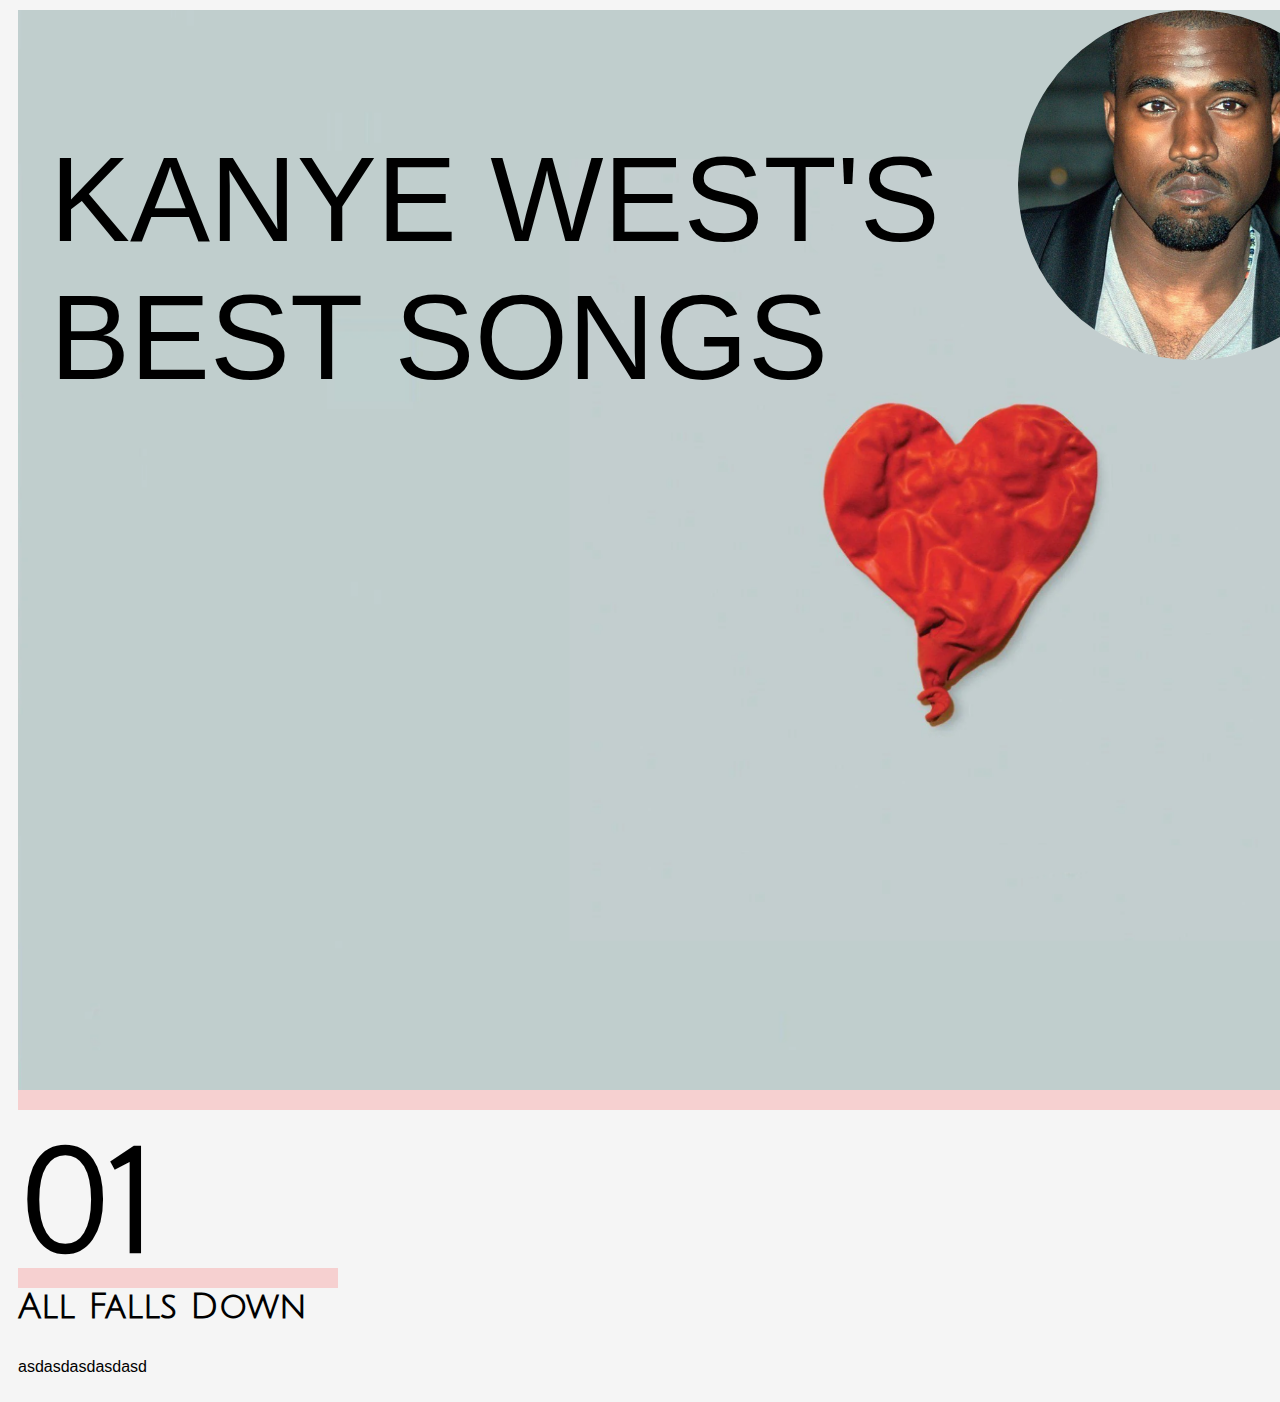
==== index.html @ e02d3823 "formatted the talk grid, separator for talk grid" ====
<!-- Website by Kevin Huang about best hits from Kanye-->
<!DOCTYPE html>
<html lang="en">
<head>
    <meta charset="UTF-8">
    <meta http-equiv="X-UA-Compatible" content="IE=edge">
    <meta name="viewport" content="width=device-width, initial-scale=1.0">
    <link href="https://fonts.googleapis.com/css?family=Julius+Sans+One:regular" rel="stylesheet" />
    <title>Document</title>
    <link rel="stylesheet" href="style/bg.css">
</head>
<body>
    <div class="hero-grid">
        <div class="border-image"></div>
        <div class="hero-image"></div>
        <div class="hero-title"><p>KANYE WEST'S <br>BEST SONGS</p></div>
    <hr>
    <div class="blend"></div>
    </div>
    <div class="talk-grid">
        <!-- first song number and title-->
           <div><h2>01</h2><div class="text-separator"></div>
           <div><h3>All Falls Down</h3></div>
           <div><p>asdasdasdasdasd</p></div>
        <!-- information -->
        </div>
           
           
    </div>
</body>
</html>
---- style/bg.css ----
@import url(https://fonts.googleapis.com/css?family=Julius+Sans+One:regular);
.hero-grid {
    display: grid;
    grid-template-columns:  1fr 1fr ;
    margin: 10px;
}

.talk-grid {
    display: grid;
    grid-template-columns: 1fr 1fr;
    margin:10px;
}
/* background colour */
body{
    background-color: rgb(245, 245, 245);
}
.hero-image {
    grid-area: 1 / 1 / 1 / 2;
    background-position: center;
    background-image: url("../images/8081.png");
    background-repeat: no-repeat;
    background-size: cover;
    height: 1080px;
    width:1920px;
}

.hero-title {
    align-content:start;
    text-align:left;
    position: absolute;
    font-size: 120px;
    font-family: "Julius Sans One";
    left:50px;

}
.border-image {
    grid-area: 1 / 1 / 1 / 2;
    background-position: center;
    background-image: url("../images/mrwest.PNG");
    background-repeat: no-repeat;
    background-size: cover;
    z-index: 1;
    border-radius: 100%;
    height:350px;
    width:350px;
    position:relative;
    left:1000px;
    
}
.blend {
    height: 20px;
    width: 1920px;
    background-color: rgb(246, 208, 208);
  }

/* separator for hero grid and text grixd */
  .separator {
    position: relative;
    padding-bottom: 1.5rem;
    margin-bottom: 15px;
}
/* the numbering of each song font */
h2 {
    font-size: 144px;
    line-height: 9rem;
    margin-top: calc(-0.25em);
    font-family: "Julius Sans One";
    position:relative;
    top:50px;
}
/* font info for song title */
h3 {
    font-size: 35px;
    line-height: 2rem;
    font-family: "Julius Sans One";
    margin-top: calc(.1em);
}

.text-separator {
    height: 20px;
    width: 320px;
    background-color: rgb(246, 208, 208);
    margin-top: calc(-5em);

}

p{
    display: block;
    margin-block-start: 1em;
    margin-block-end: 1em;
    margin-inline-start: 0px;
    margin-inline-end: 0px;
    font-family: Arial, Helvetica, sans-serif;
    font-style: rgb(9, 31, 41);
}
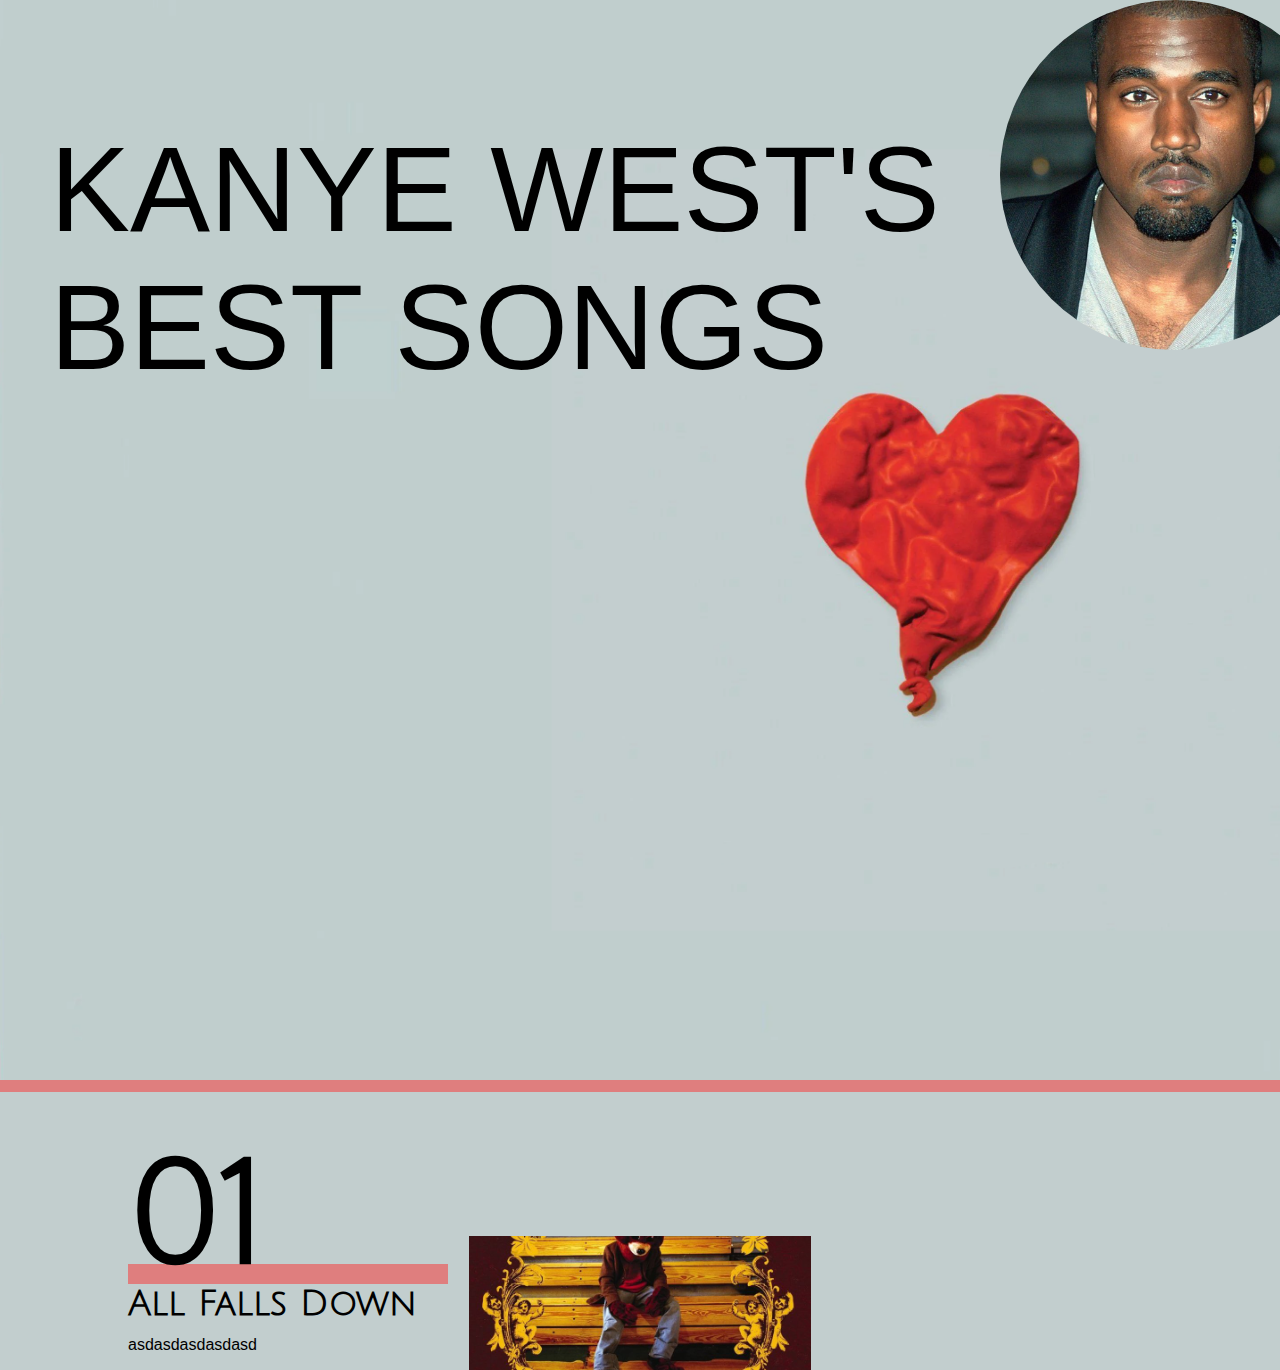
==== commit 5bc3daf7: "removedthe tiny gap in the hero image + image" ====
--- a/index.html
+++ b/index.html
@@ -1,6 +1,7 @@
 <!-- Website by Kevin Huang about best hits from Kanye-->
 <!DOCTYPE html>
 <html lang="en">
+
 <head>
     <meta charset="UTF-8">
     <meta http-equiv="X-UA-Compatible" content="IE=edge">
@@ -9,23 +10,37 @@
     <title>Document</title>
     <link rel="stylesheet" href="style/bg.css">
 </head>
+
 <body>
     <div class="hero-grid">
         <div class="border-image"></div>
         <div class="hero-image"></div>
-        <div class="hero-title"><p>KANYE WEST'S <br>BEST SONGS</p></div>
-    <hr>
+        <div class="hero-title">
+            <p>KANYE WEST'S <br>BEST SONGS</p>
+        </div>
+    </div>
     <div class="blend"></div>
+    <div class="talk">
+        <div class="talk-grid">
+            <!-- first song number and title-->
+            <!-- text separator -->
+            <div>
+                <h2>01</h2>
+                <div class="text-separator"></div>
+                <!-- song title -->
+                <div>
+                    <h3>All Falls Down</h3>
+                </div>
+                <!-- review -->
+                <div>
+                    <p>asdasdasdasdasd</p>
+                </div>
+                <!-- image -->
+            </div>
+            <div class="college-dropout"></div>
+        </div>
     </div>
-    <div class="talk-grid">
-        <!-- first song number and title-->
-           <div><h2>01</h2><div class="text-separator"></div>
-           <div><h3>All Falls Down</h3></div>
-           <div><p>asdasdasdasdasd</p></div>
-        <!-- information -->
-        </div>
-           
-           
-    </div>
+
 </body>
+
 </html>--- a/style/bg.css
+++ b/style/bg.css
@@ -1,18 +1,23 @@
 @import url(https://fonts.googleapis.com/css?family=Julius+Sans+One:regular);
+*{margin:0}
 .hero-grid {
     display: grid;
     grid-template-columns:  1fr 1fr ;
-    margin: 10px;
+    margin: auto;
 }
 
 .talk-grid {
+    padding-top:80px;
     display: grid;
-    grid-template-columns: 1fr 1fr;
-    margin:10px;
+    grid-template-columns: 1fr 1fr 1fr;
+    margin:auto;
+    margin-top:auto;
+    margin-bottom: auto;
+
 }
 /* background colour */
 body{
-    background-color: rgb(245, 245, 245);
+    background-color: rgb(194,206,206);
 }
 .hero-image {
     grid-area: 1 / 1 / 1 / 2;
@@ -50,7 +55,9 @@
 .blend {
     height: 20px;
     width: 1920px;
-    background-color: rgb(246, 208, 208);
+    background-color: rgb(223, 126, 126);
+    z-index: 1;
+    margin-top: calc(-.5em);
   }
 
 /* separator for hero grid and text grixd */
@@ -66,7 +73,7 @@
     margin-top: calc(-0.25em);
     font-family: "Julius Sans One";
     position:relative;
-    top:50px;
+    top:-55px;
 }
 /* font info for song title */
 h3 {
@@ -79,7 +86,7 @@
 .text-separator {
     height: 20px;
     width: 320px;
-    background-color: rgb(246, 208, 208);
+    background-color: rgb(223, 126, 126);
     margin-top: calc(-5em);
 
 }
@@ -92,4 +99,21 @@
     margin-inline-end: 0px;
     font-family: Arial, Helvetica, sans-serif;
     font-style: rgb(9, 31, 41);
+}
+
+.talk{
+    width:80%;
+    margin:auto;
+    margin-top: 5%;
+}
+
+.college-dropout {
+    background-position: center;
+    background-image: url("../images/the-college-dropout-kanye-west-medium-standard.png");
+    background-repeat: no-repeat;
+    background-size: cover;
+    height:100%;
+    width:100%;
+    position:relative;
+    align-content: center;
 }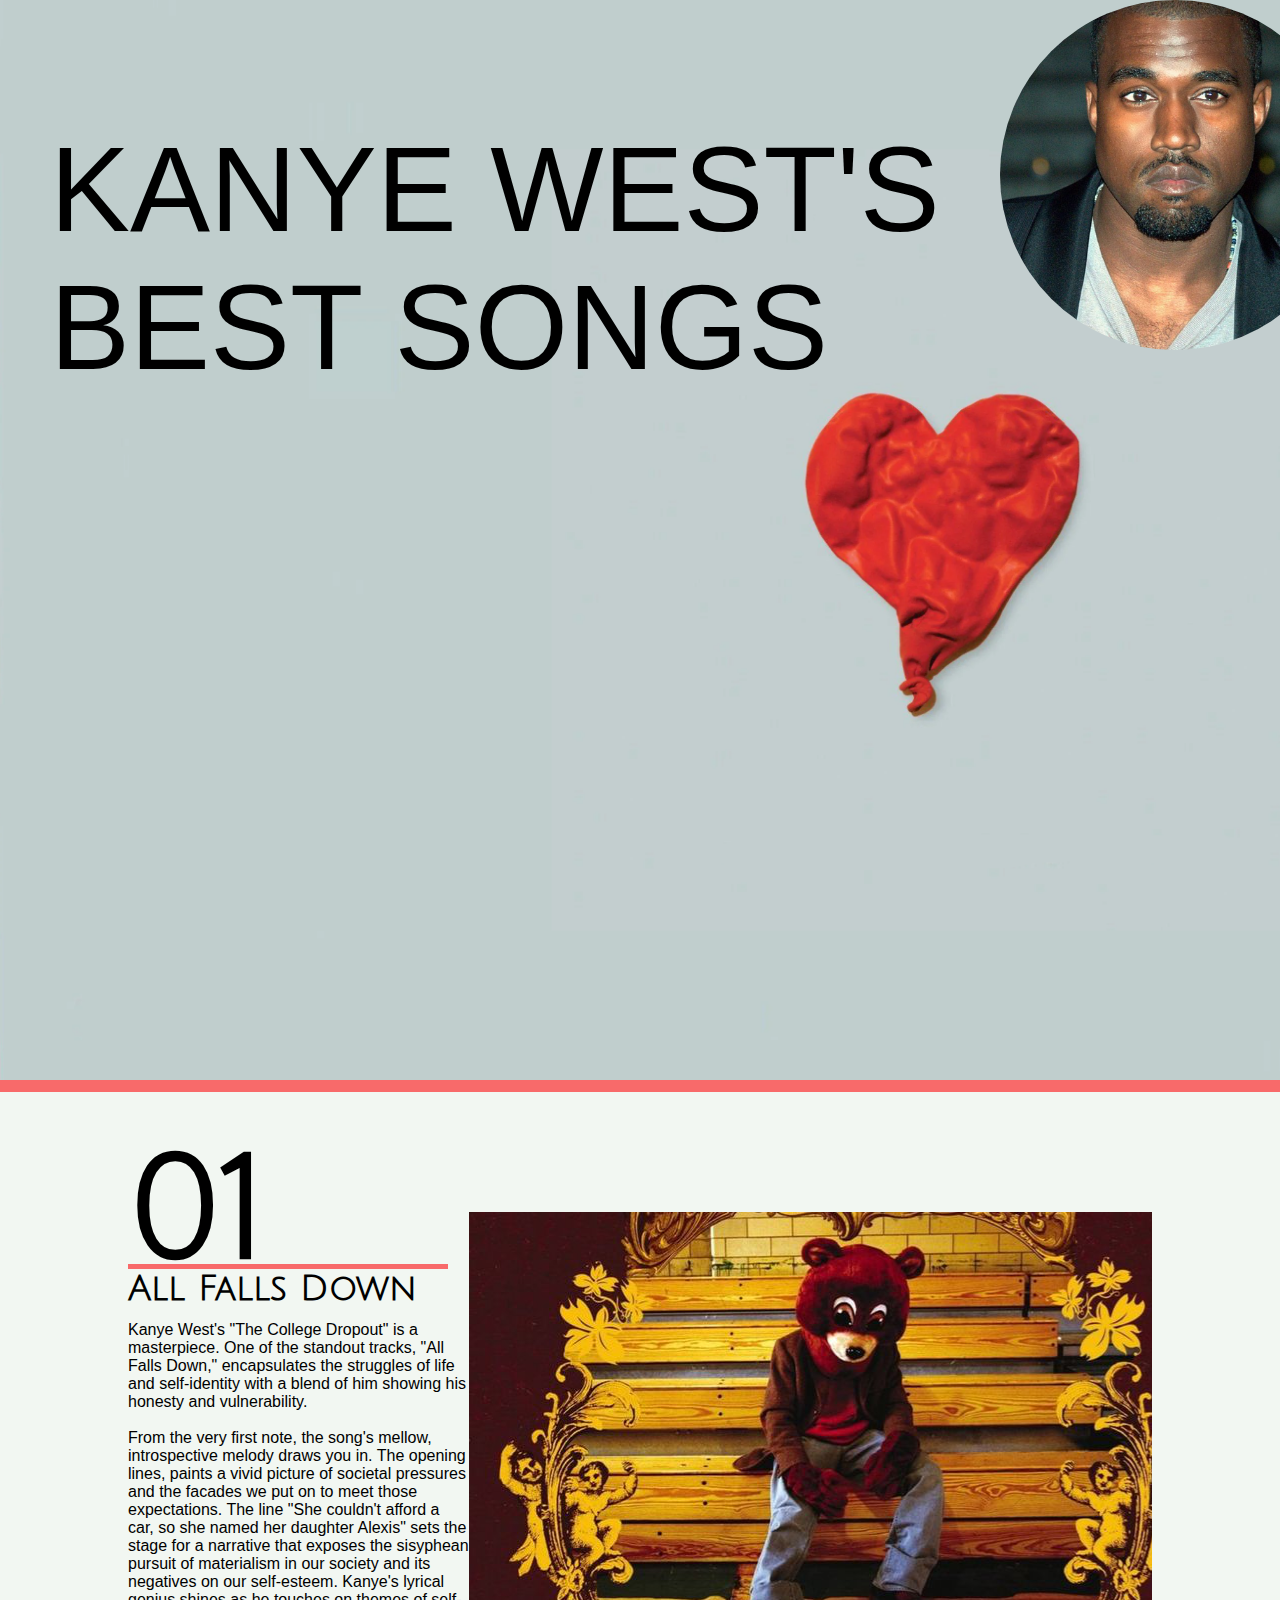
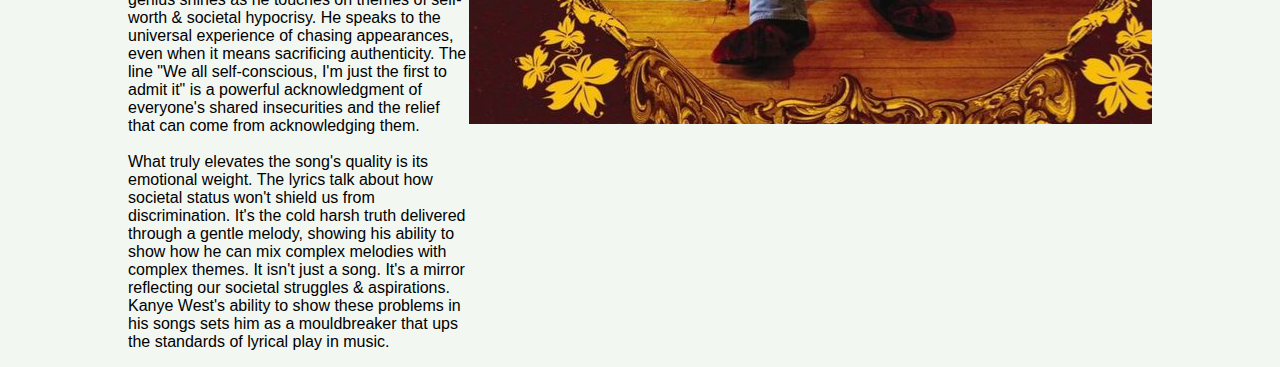
==== commit 18008e0e: "wrote review and fixed image" ====
--- a/index.html
+++ b/index.html
@@ -23,7 +23,6 @@
     <div class="talk">
         <div class="talk-grid">
             <!-- first song number and title-->
-            <!-- text separator -->
             <div>
                 <h2>01</h2>
                 <div class="text-separator"></div>
@@ -33,7 +32,15 @@
                 </div>
                 <!-- review -->
                 <div>
-                    <p>asdasdasdasdasd</p>
+                    <p>Kanye West's "The College Dropout" is a masterpiece. One of the standout tracks, "All Falls Down," encapsulates the struggles of life and self-identity with a blend of  him showing his honesty and vulnerability.<br><br>
+
+                        From the very first note, the song's mellow, introspective melody draws you in. The opening lines, paints a vivid picture of societal pressures and the facades we put on to meet those expectations. The line "She couldn't afford a car, so she named her daughter Alexis" sets the stage for a narrative that exposes the sisyphean pursuit of materialism in our society and its negatives on our self-esteem.
+                        
+                        Kanye's lyrical genius shines as he touches on themes of self-worth & societal hypocrisy. He speaks to the universal experience of chasing appearances, even when it means sacrificing authenticity. The line "We all self-conscious, I'm just the first to admit it" is a powerful acknowledgment of everyone's shared insecurities and the relief that can come from acknowledging them.<br><br>
+                        
+                        What truly elevates the song's quality is its emotional weight. The lyrics talk about how societal status won't shield us from discrimination. It's the cold harsh truth delivered through a gentle melody, showing his ability to show how he can mix complex melodies with complex themes.
+                        
+                        It isn't just a song. It's a mirror reflecting our societal struggles & aspirations. Kanye West's ability to show these problems in his songs sets him as a mouldbreaker that ups the standards of lyrical play in music.</p>
                 </div>
                 <!-- image -->
             </div>
--- a/style/bg.css
+++ b/style/bg.css
@@ -1,24 +1,30 @@
 @import url(https://fonts.googleapis.com/css?family=Julius+Sans+One:regular);
-*{margin:0}
+
+* {
+    margin: 0
+}
+
 .hero-grid {
     display: grid;
-    grid-template-columns:  1fr 1fr ;
+    grid-template-columns: 1fr 1fr;
     margin: auto;
 }
 
 .talk-grid {
-    padding-top:80px;
+    padding-top: 80px;
     display: grid;
     grid-template-columns: 1fr 1fr 1fr;
-    margin:auto;
-    margin-top:auto;
+    margin: auto;
+    margin-top: auto;
     margin-bottom: auto;
 
 }
+
 /* background colour */
-body{
-    background-color: rgb(194,206,206);
+body {
+    background-color: rgb(242, 247, 242);
 }
+
 .hero-image {
     grid-area: 1 / 1 / 1 / 2;
     background-position: center;
@@ -26,18 +32,19 @@
     background-repeat: no-repeat;
     background-size: cover;
     height: 1080px;
-    width:1920px;
+    width: 1920px;
 }
 
 .hero-title {
-    align-content:start;
-    text-align:left;
+    align-content: start;
+    text-align: left;
     position: absolute;
     font-size: 120px;
     font-family: "Julius Sans One";
-    left:50px;
+    left: 50px;
 
 }
+
 .border-image {
     grid-area: 1 / 1 / 1 / 2;
     background-position: center;
@@ -46,35 +53,34 @@
     background-size: cover;
     z-index: 1;
     border-radius: 100%;
-    height:350px;
-    width:350px;
-    position:relative;
-    left:1000px;
-    
+    height: 350px;
+    width: 350px;
+    position: relative;
+    left: 1000px;
+
 }
+
 .blend {
     height: 20px;
     width: 1920px;
-    background-color: rgb(223, 126, 126);
+    background-color: rgb(248, 106, 106);
     z-index: 1;
     margin-top: calc(-.5em);
-  }
+}
 
-/* separator for hero grid and text grixd */
-  .separator {
-    position: relative;
-    padding-bottom: 1.5rem;
-    margin-bottom: 15px;
-}
+
+
+
 /* the numbering of each song font */
 h2 {
     font-size: 144px;
     line-height: 9rem;
     margin-top: calc(-0.25em);
     font-family: "Julius Sans One";
-    position:relative;
-    top:-55px;
+    position: relative;
+    top: -60px;
 }
+
 /* font info for song title */
 h3 {
     font-size: 35px;
@@ -84,14 +90,14 @@
 }
 
 .text-separator {
-    height: 20px;
+    height: 5px;
     width: 320px;
-    background-color: rgb(223, 126, 126);
+    background-color: rgb(248, 106, 106);
     margin-top: calc(-5em);
 
 }
 
-p{
+p {
     display: block;
     margin-block-start: 1em;
     margin-block-end: 1em;
@@ -101,19 +107,20 @@
     font-style: rgb(9, 31, 41);
 }
 
-.talk{
-    width:80%;
-    margin:auto;
+.talk {
+    width: 80%;
+    margin: auto;
     margin-top: 5%;
 }
 
 .college-dropout {
-    background-position: center;
+    grid-column: 2 / span 2;
     background-image: url("../images/the-college-dropout-kanye-west-medium-standard.png");
+    height: 100%;
+    width: 100%;
+    position: relative;
+    margin-top: -1.5em;
     background-repeat: no-repeat;
-    background-size: cover;
-    height:100%;
-    width:100%;
-    position:relative;
-    align-content: center;
+
+   
 }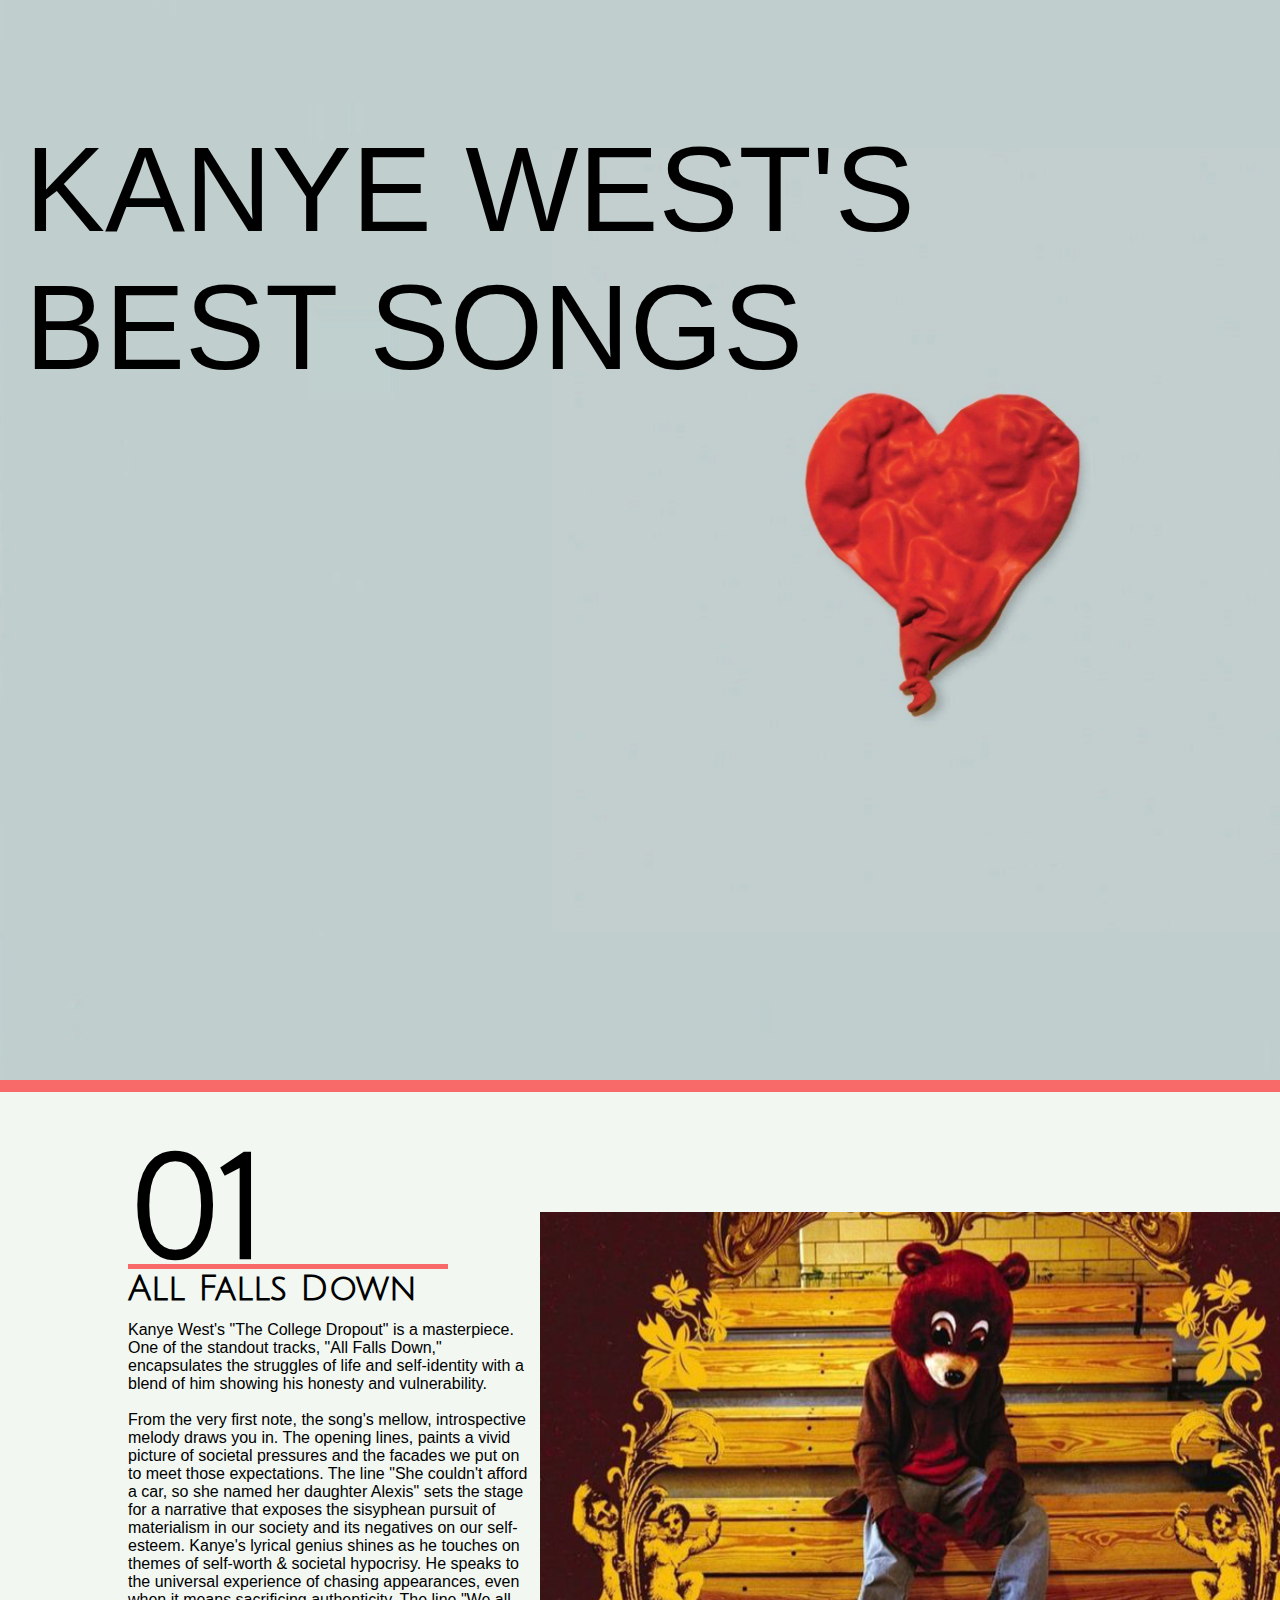
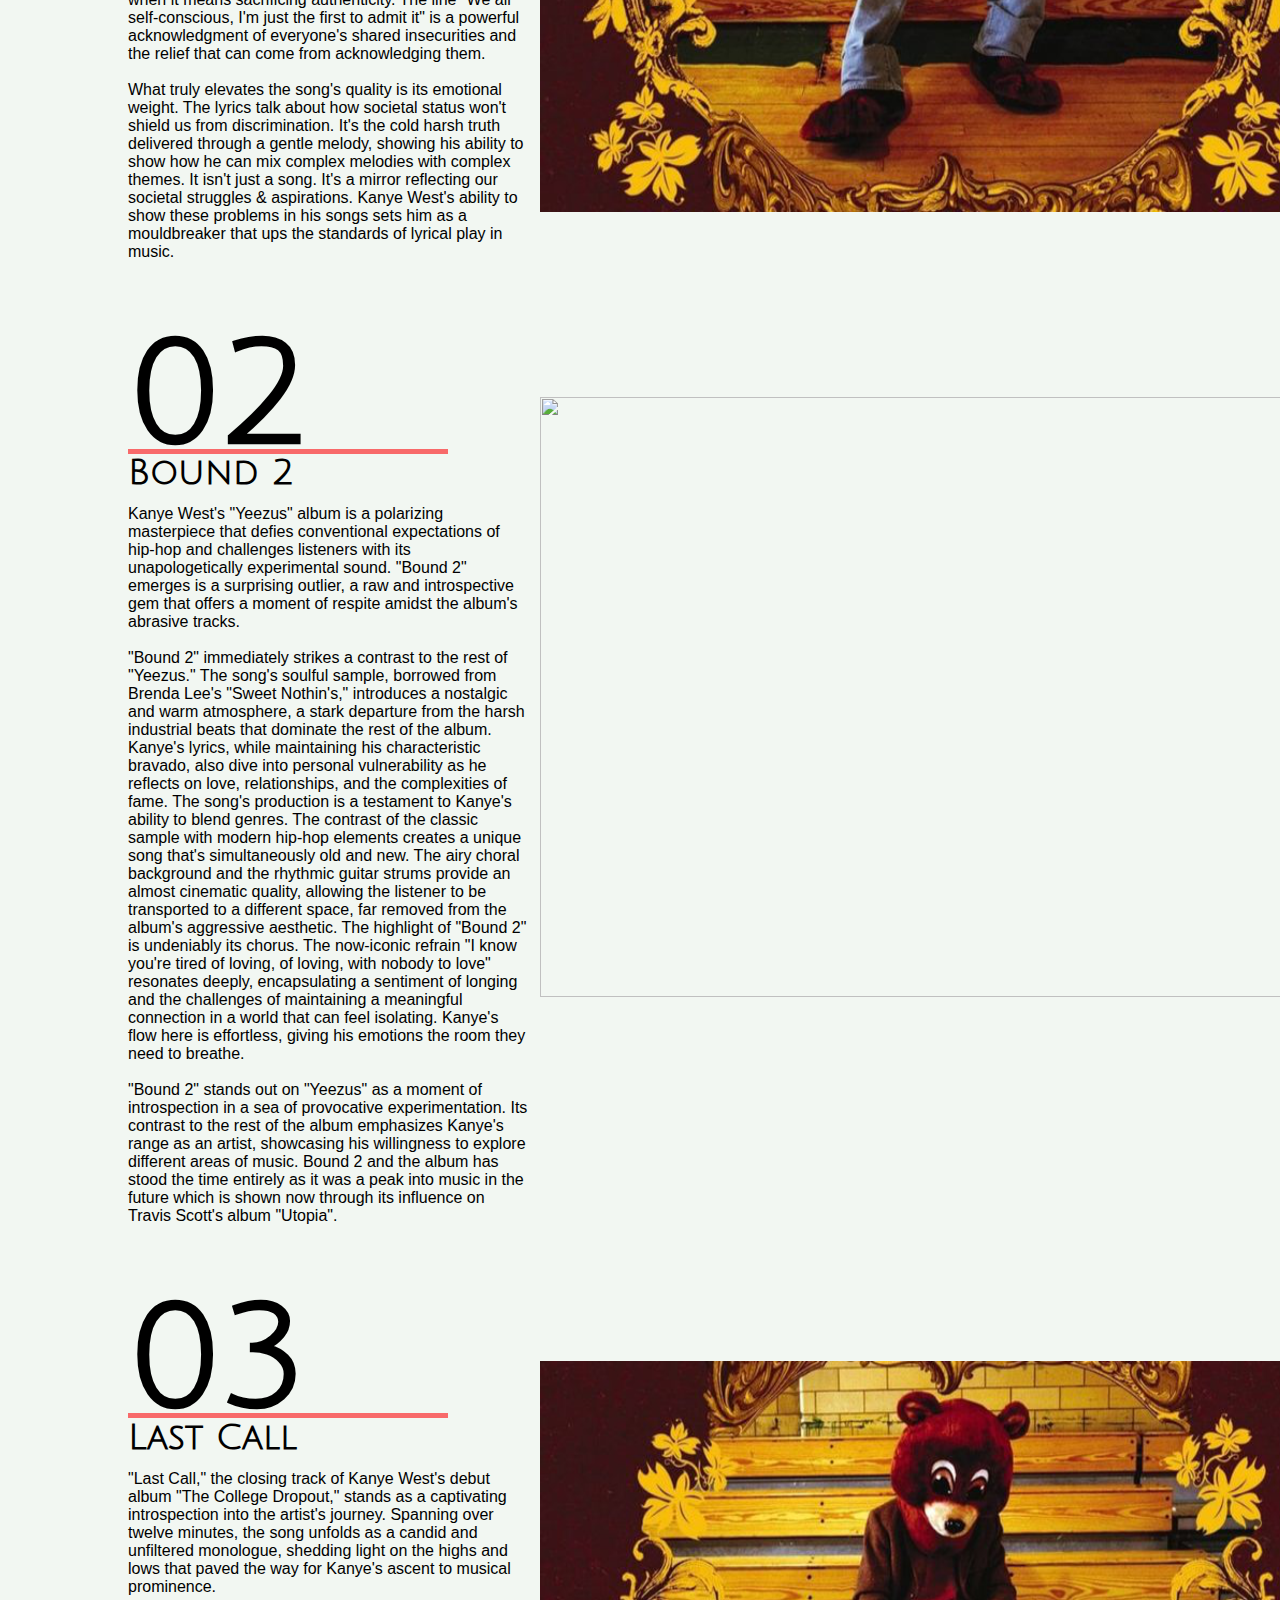
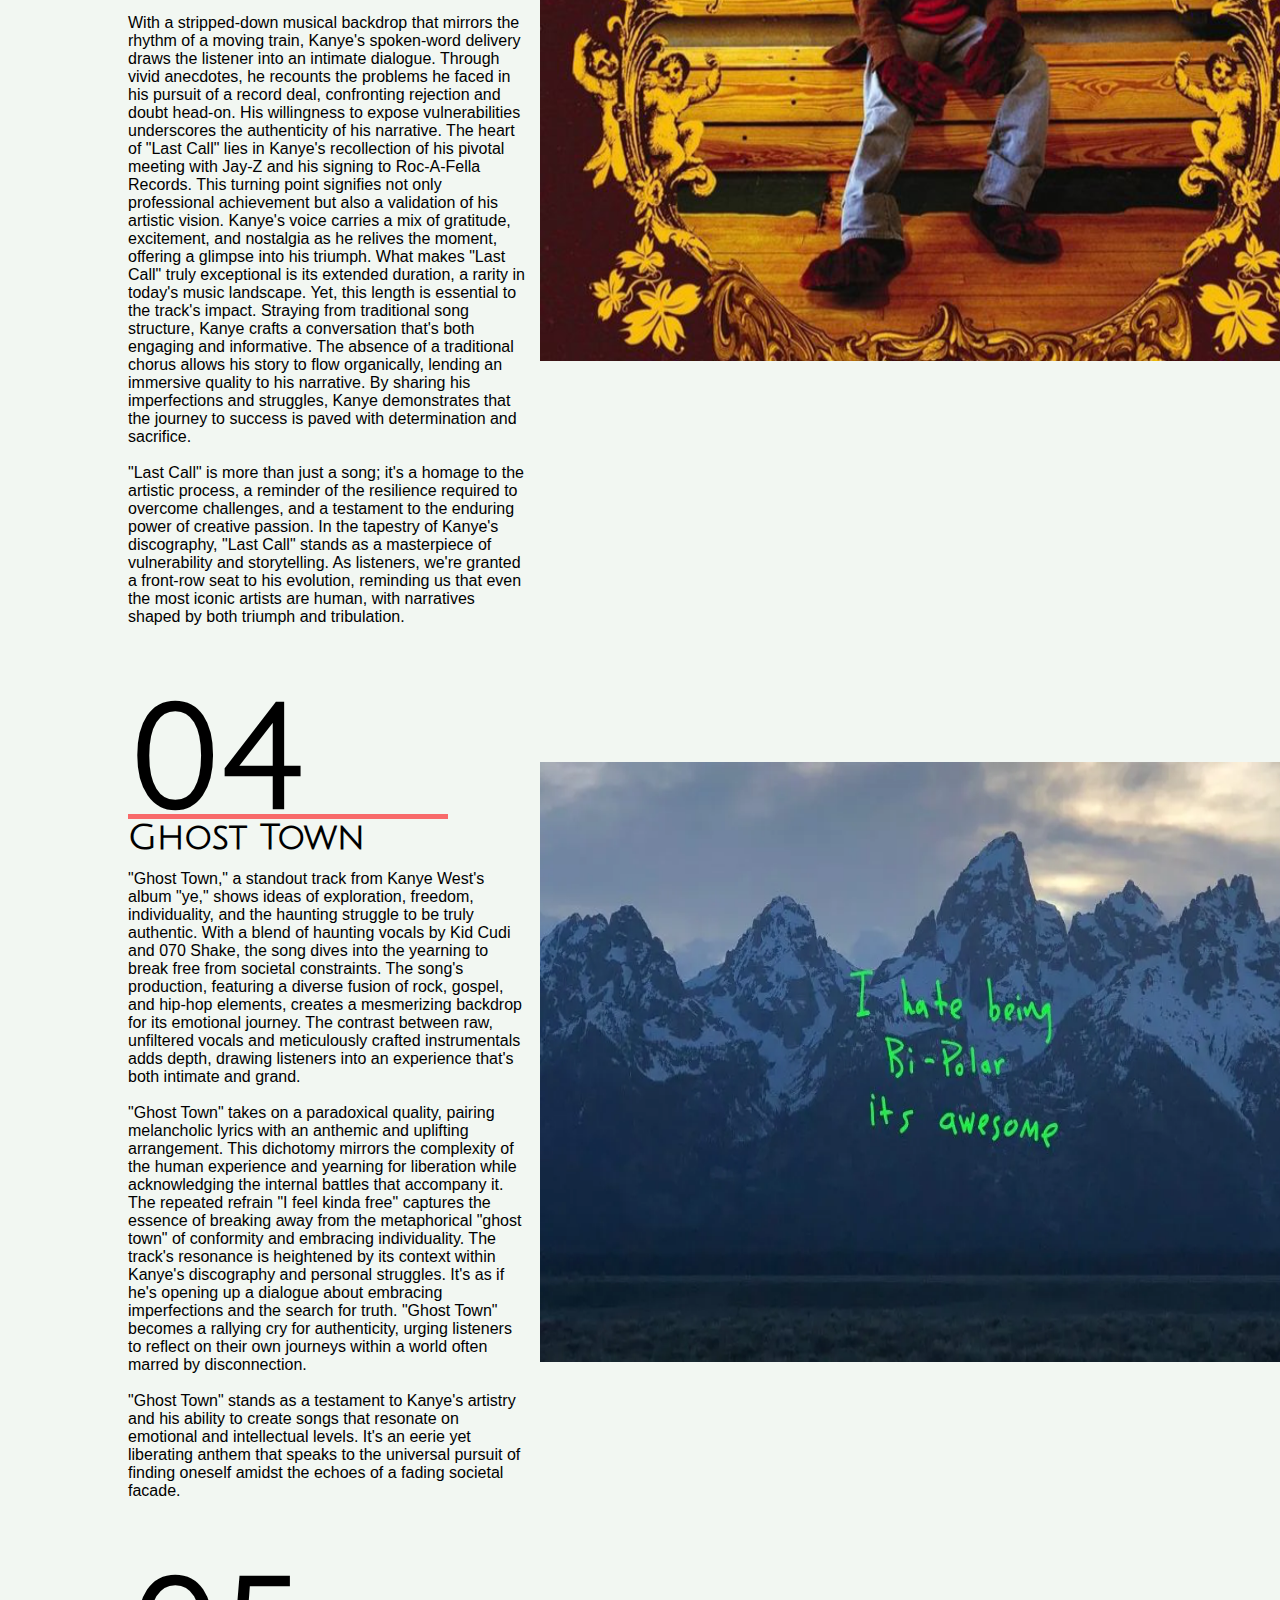
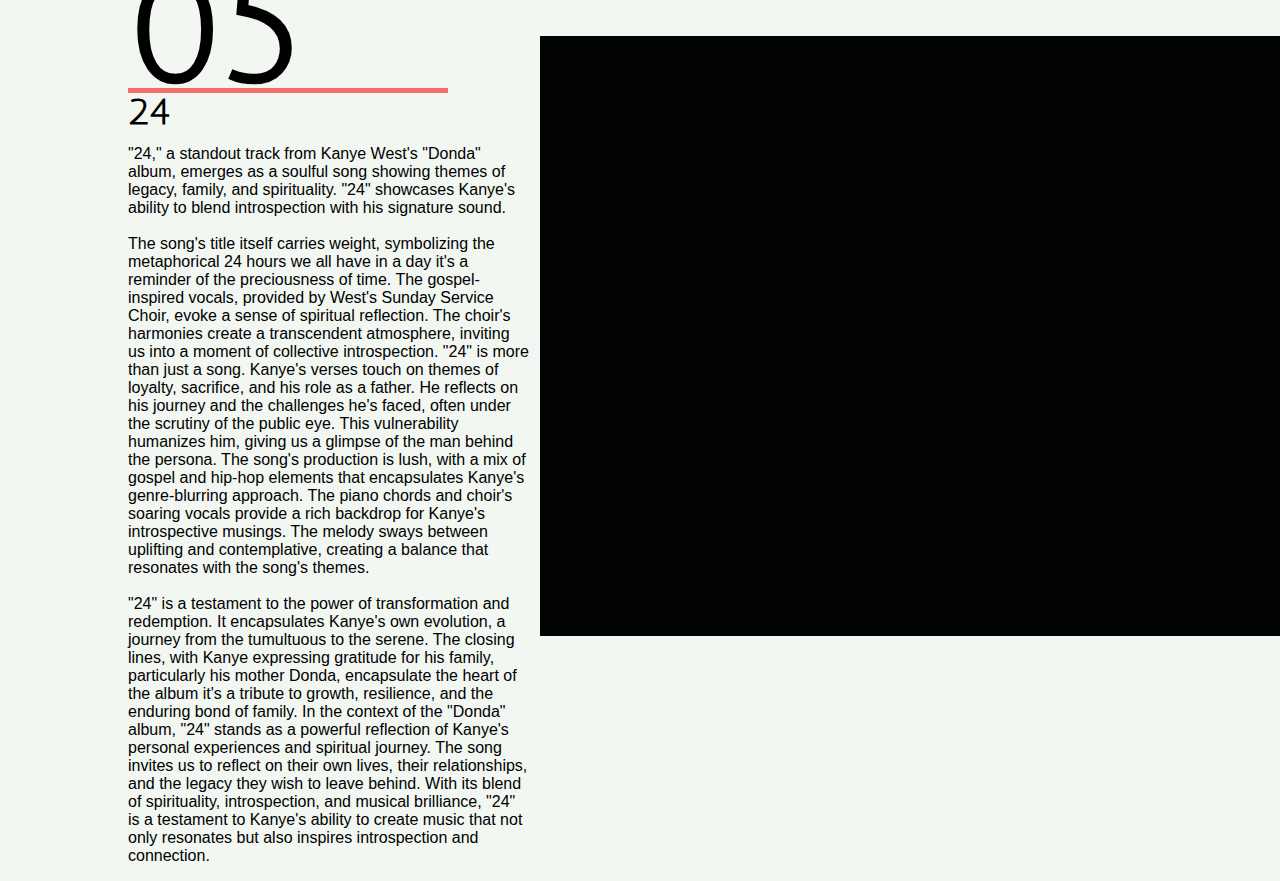
==== commit 78fde64a: "added imgs, reviews, and formatting" ====
--- a/index.html
+++ b/index.html
@@ -13,11 +13,14 @@
 
 <body>
     <div class="hero-grid">
-        <div class="border-image"></div>
+        <div class="border-image"></div>      
         <div class="hero-image"></div>
         <div class="hero-title">
             <p>KANYE WEST'S <br>BEST SONGS</p>
         </div>
+
+
+
     </div>
     <div class="blend"></div>
     <div class="talk">
@@ -32,19 +35,222 @@
                 </div>
                 <!-- review -->
                 <div>
-                    <p>Kanye West's "The College Dropout" is a masterpiece. One of the standout tracks, "All Falls Down," encapsulates the struggles of life and self-identity with a blend of  him showing his honesty and vulnerability.<br><br>
-
-                        From the very first note, the song's mellow, introspective melody draws you in. The opening lines, paints a vivid picture of societal pressures and the facades we put on to meet those expectations. The line "She couldn't afford a car, so she named her daughter Alexis" sets the stage for a narrative that exposes the sisyphean pursuit of materialism in our society and its negatives on our self-esteem.
-                        
-                        Kanye's lyrical genius shines as he touches on themes of self-worth & societal hypocrisy. He speaks to the universal experience of chasing appearances, even when it means sacrificing authenticity. The line "We all self-conscious, I'm just the first to admit it" is a powerful acknowledgment of everyone's shared insecurities and the relief that can come from acknowledging them.<br><br>
-                        
-                        What truly elevates the song's quality is its emotional weight. The lyrics talk about how societal status won't shield us from discrimination. It's the cold harsh truth delivered through a gentle melody, showing his ability to show how he can mix complex melodies with complex themes.
-                        
-                        It isn't just a song. It's a mirror reflecting our societal struggles & aspirations. Kanye West's ability to show these problems in his songs sets him as a mouldbreaker that ups the standards of lyrical play in music.</p>
-                </div>
-                <!-- image -->
-            </div>
-            <div class="college-dropout"></div>
+                    <p>Kanye West's "The College Dropout" is a masterpiece. One of the standout tracks, "All Falls
+                        Down," encapsulates the struggles of life and self-identity with a blend of him showing his
+                        honesty and vulnerability.<br><br>
+
+                        From the very first note, the song's mellow, introspective melody draws you in. The opening
+                        lines, paints a vivid picture of societal pressures and the facades we put on to meet those
+                        expectations. The line "She couldn't afford a car, so she named her daughter Alexis" sets the
+                        stage for a narrative that exposes the sisyphean pursuit of materialism in our society and its
+                        negatives on our self-esteem.
+
+                        Kanye's lyrical genius shines as he touches on themes of self-worth & societal hypocrisy. He
+                        speaks to the universal experience of chasing appearances, even when it means sacrificing
+                        authenticity. The line "We all self-conscious, I'm just the first to admit it" is a powerful
+                        acknowledgment of everyone's shared insecurities and the relief that can come from acknowledging
+                        them.<br><br>
+
+                        What truly elevates the song's quality is its emotional weight. The lyrics talk about how
+                        societal status won't shield us from discrimination. It's the cold harsh truth delivered through
+                        a gentle melody, showing his ability to show how he can mix complex melodies with complex
+                        themes.
+
+                        It isn't just a song. It's a mirror reflecting our societal struggles & aspirations. Kanye
+                        West's ability to show these problems in his songs sets him as a mouldbreaker that ups the
+                        standards of lyrical play in music.</p>
+                </div>
+            </div>
+            <!-- image -->
+            <div class="image"><img src="images/the-college-dropout-kanye-west-medium-standard.png" width="825"
+                    height="600"></div>
+        </div>
+    </div>
+    <div class="talk">
+        <div class="talk-grid">
+            <!-- first song number and title-->
+            <div>
+                <h2>02</h2>
+                <div class="text-separator"></div>
+                <!-- song title -->
+                <div>
+                    <h3>Bound 2</h3>
+                </div>
+                <!-- review -->
+                <div>
+                    <p>Kanye West's "Yeezus" album is a polarizing masterpiece that defies conventional expectations of
+                        hip-hop and challenges listeners with its unapologetically experimental sound. "Bound 2" emerges
+                        is a surprising outlier, a raw and introspective gem that offers a moment of respite amidst the
+                        album's abrasive tracks.<br><br>
+
+                        "Bound 2" immediately strikes a contrast to the rest of "Yeezus." The song's soulful sample,
+                        borrowed from Brenda Lee's "Sweet Nothin's," introduces a nostalgic and warm atmosphere, a stark
+                        departure from the harsh industrial beats that dominate the rest of the album. Kanye's lyrics,
+                        while maintaining his characteristic bravado, also dive into personal vulnerability as he
+                        reflects on love, relationships, and the complexities of fame.
+
+                        The song's production is a testament to Kanye's ability to blend genres. The contrast of the
+                        classic sample with modern hip-hop elements creates a unique song that's simultaneously old and
+                        new. The airy choral background and the rhythmic guitar strums provide an almost cinematic
+                        quality, allowing the listener to be transported to a different space, far removed from the
+                        album's aggressive aesthetic.
+
+                        The highlight of "Bound 2" is undeniably its chorus. The now-iconic refrain "I know you're tired
+                        of loving, of loving, with nobody to love" resonates deeply, encapsulating a sentiment of
+                        longing and the challenges of maintaining a meaningful connection in a world that can feel
+                        isolating. Kanye's flow here is effortless, giving his emotions the room they need to
+                        breathe.<br><br>
+
+                        "Bound 2" stands out on "Yeezus" as a moment of introspection in a sea of provocative
+                        experimentation. Its contrast to the rest of the album emphasizes Kanye's range as an artist,
+                        showcasing his willingness to explore different areas of music. Bound 2 and the album has stood
+                        the time entirely as it was a peak into music in the future which is shown now through its
+                        influence on Travis Scott's album "Utopia".</p>
+                </div>
+            </div>
+            <!-- image -->
+            <div class="image"><img src="images/capture.png" width="825" height="600"></div>
+        </div>
+    </div>
+    <div class="talk">
+        <div class="talk-grid">
+            <!-- first song number and title-->
+            <div>
+                <h2>03</h2>
+                <div class="text-separator"></div>
+                <!-- song title -->
+                <div>
+                    <h3>Last Call</h3>
+                </div>
+                <!-- review -->
+                <div>
+                    <p>"Last Call," the closing track of Kanye West's debut album "The College Dropout," stands as a
+                        captivating introspection into the artist's journey. Spanning over twelve minutes, the song
+                        unfolds as a candid and unfiltered monologue, shedding light on the highs and lows that paved
+                        the way for Kanye's ascent to musical prominence. <br><br>
+
+                        With a stripped-down musical backdrop that mirrors the rhythm of a moving train, Kanye's
+                        spoken-word delivery draws the listener into an intimate dialogue. Through vivid anecdotes, he
+                        recounts the problems he faced in his pursuit of a record deal, confronting rejection and doubt
+                        head-on. His willingness to expose vulnerabilities underscores the authenticity of his
+                        narrative.
+
+                        The heart of "Last Call" lies in Kanye's recollection of his pivotal meeting with Jay-Z and his
+                        signing to Roc-A-Fella Records. This turning point signifies not only professional achievement
+                        but also a validation of his artistic vision. Kanye's voice carries a mix of gratitude,
+                        excitement, and nostalgia as he relives the moment, offering a glimpse into his triumph.
+
+                        What makes "Last Call" truly exceptional is its extended duration, a rarity in today's music
+                        landscape. Yet, this length is essential to the track's impact. Straying from traditional song
+                        structure, Kanye crafts a conversation that's both engaging and informative. The absence of a
+                        traditional chorus allows his story to flow organically, lending an immersive quality to his
+                        narrative.
+
+                        By sharing his imperfections and struggles, Kanye demonstrates that the journey to success is
+                        paved with determination and sacrifice. <br><br>
+
+                        "Last Call" is more than just a song; it's a homage to the artistic process, a reminder of the
+                        resilience required to overcome challenges, and a testament to the enduring power of creative
+                        passion.
+
+                        In the tapestry of Kanye's discography, "Last Call" stands as a masterpiece of vulnerability and
+                        storytelling. As listeners, we're granted a front-row seat to his evolution, reminding us that
+                        even the most iconic artists are human, with narratives shaped by both triumph and tribulation.
+                    </p>
+                </div>
+            </div>
+            <!-- image -->
+            <div class="image"><img src="images/the-college-dropout-kanye-west-medium-standard.png" width="825"
+                    height="600"></div>
+        </div>
+    </div>
+    <div class="talk">
+        <div class="talk-grid">
+            <!-- first song number and title-->
+            <div>
+                <h2>04</h2>
+                <div class="text-separator"></div>
+                <!-- song title -->
+                <div>
+                    <h3>Ghost Town</h3>
+                </div>
+                <!-- review -->
+                <div>
+                    <p>"Ghost Town," a standout track from Kanye West's album "ye," shows ideas of exploration, freedom,
+                        individuality, and the haunting struggle to be truly authentic. With a blend of haunting vocals
+                        by Kid Cudi and 070 Shake, the song dives into the yearning to break free from societal
+                        constraints.
+
+                        The song's production, featuring a diverse fusion of rock, gospel, and hip-hop elements, creates
+                        a mesmerizing backdrop for its emotional journey. The contrast between raw, unfiltered vocals
+                        and meticulously crafted instrumentals adds depth, drawing listeners into an experience that's
+                        both intimate and grand.<br><br>
+
+                        "Ghost Town" takes on a paradoxical quality, pairing melancholic lyrics with an anthemic and
+                        uplifting arrangement. This dichotomy mirrors the complexity of the human experience and
+                        yearning for liberation while acknowledging the internal battles that accompany it. The repeated
+                        refrain "I feel kinda free" captures the essence of breaking away from the metaphorical "ghost
+                        town" of conformity and embracing individuality.
+
+                        The track's resonance is heightened by its context within Kanye's discography and personal
+                        struggles. It's as if he's opening up a dialogue about embracing imperfections and the search
+                        for truth. "Ghost Town" becomes a rallying cry for authenticity, urging listeners to reflect on
+                        their own journeys within a world often marred by disconnection.<br><br>
+
+                        "Ghost Town" stands as a testament to Kanye's artistry and his ability to create songs that
+                        resonate on emotional and intellectual levels. It's an eerie yet liberating anthem that speaks
+                        to the universal pursuit of finding oneself amidst the echoes of a fading societal facade.</p>
+                </div>
+            </div>
+            <!-- image -->
+            <div class="image"><img src="images/yealbum.png" width="825" height="600"></div>
+        </div>
+    </div>
+    <div class="talk">
+        <div class="talk-grid">
+            <!-- first song number and title-->
+            <div>
+                <h2>05</h2>
+                <div class="text-separator"></div>
+                <!-- song title -->
+                <div>
+                    <h3>24</h3>
+                </div>
+                <!-- review -->
+                <div>
+                    <p>"24," a standout track from Kanye West's "Donda" album, emerges as a soulful song showing themes
+                        of legacy, family, and spirituality. "24" showcases Kanye's ability to blend introspection with
+                        his signature sound.<br><br>
+
+                        The song's title itself carries weight, symbolizing the metaphorical 24 hours we all have in a
+                        day it's a reminder of the preciousness of time. The gospel-inspired vocals, provided by West's
+                        Sunday Service Choir, evoke a sense of spiritual reflection. The choir's harmonies create a
+                        transcendent atmosphere, inviting us into a moment of collective introspection.
+
+                        "24" is more than just a song. Kanye's verses touch on themes of loyalty, sacrifice, and his
+                        role as a father. He reflects on his journey and the challenges he's faced, often under the
+                        scrutiny of the public eye. This vulnerability humanizes him, giving us a glimpse of the man
+                        behind the persona.
+
+                        The song's production is lush, with a mix of gospel and hip-hop elements that encapsulates
+                        Kanye's genre-blurring approach. The piano chords and choir's soaring vocals provide a rich
+                        backdrop for Kanye's introspective musings. The melody sways between uplifting and
+                        contemplative, creating a balance that resonates with the song's themes.<br><br>
+
+                        "24" is a testament to the power of transformation and redemption. It encapsulates Kanye's own
+                        evolution, a journey from the tumultuous to the serene. The closing lines, with Kanye expressing
+                        gratitude for his family, particularly his mother Donda, encapsulate the heart of the album it's
+                        a tribute to growth, resilience, and the enduring bond of family.
+
+                        In the context of the "Donda" album, "24" stands as a powerful reflection of Kanye's personal
+                        experiences and spiritual journey. The song invites us to reflect on their own lives, their
+                        relationships, and the legacy they wish to leave behind. With its blend of spirituality,
+                        introspection, and musical brilliance, "24" is a testament to Kanye's ability to create music
+                        that not only resonates but also inspires introspection and connection.</p>
+                </div>
+            </div>
+            <!-- image -->
+            <div class="image"><img src="images/donda.png" width="825" height="600"></div>
         </div>
     </div>
 
--- a/style/bg.css
+++ b/style/bg.css
@@ -13,10 +13,12 @@
 .talk-grid {
     padding-top: 80px;
     display: grid;
-    grid-template-columns: 1fr 1fr 1fr;
+    grid-template-columns: 2fr 3fr;
     margin: auto;
     margin-top: auto;
     margin-bottom: auto;
+    gap:10px;
+    
 
 }
 
@@ -36,12 +38,14 @@
 }
 
 .hero-title {
+    grid-area: 1 / 1 / 1 / 2;
     align-content: start;
     text-align: left;
-    position: absolute;
+    position: relative;
     font-size: 120px;
     font-family: "Julius Sans One";
-    left: 50px;
+    position: relative;
+    margin-left: 25px;
 
 }
 
@@ -53,10 +57,10 @@
     background-size: cover;
     z-index: 1;
     border-radius: 100%;
-    height: 350px;
-    width: 350px;
+    height: 550px;
+    width: 550px;
     position: relative;
-    left: 1000px;
+    left:1345px;
 
 }
 
@@ -94,6 +98,8 @@
     width: 320px;
     background-color: rgb(248, 106, 106);
     margin-top: calc(-5em);
+    position:relative;
+    
 
 }
 
@@ -113,14 +119,57 @@
     margin-top: 5%;
 }
 
-.college-dropout {
+
+.image {
     grid-column: 2 / span 2;
-    background-image: url("../images/the-college-dropout-kanye-west-medium-standard.png");
     height: 100%;
     width: 100%;
     position: relative;
     margin-top: -1.5em;
-    background-repeat: no-repeat;
+    background-repeat: no-repeat; 
+    object-fit:cover;
+    background-position: center;
 
-   
+}
+
+
+.large-separator {
+    grid-area: 1 / 1 / 1 / 2;
+    height: 10px;
+    width: 750px;
+    background-color: rgb(248, 106, 106);
+    position:relative;
+    top:350px;
+    left:1000px;
+}
+.name-title {
+    grid-area: 1 / 1 / 1 / 2;
+    align-content: start;
+    text-align: left;
+    position: absolute;
+    font-size: 70px;
+    font-family: "Julius Sans One";
+    position: relative;
+    left:1100px;
+    top: 210px;
+}
+
+.description {
+    grid-area: 1 / 1 / 1 / 2;
+    align-content: start;
+    text-align: left;
+    position: relative;
+    font-size: 25px;
+    font-family: "Julius Sans One";
+    left:1000px;
+    top: 350px;
+    align-items: center;
+}
+
+.lefty{
+margin-left: auto;
+}
+
+.righty{
+margin-right: auto;
 }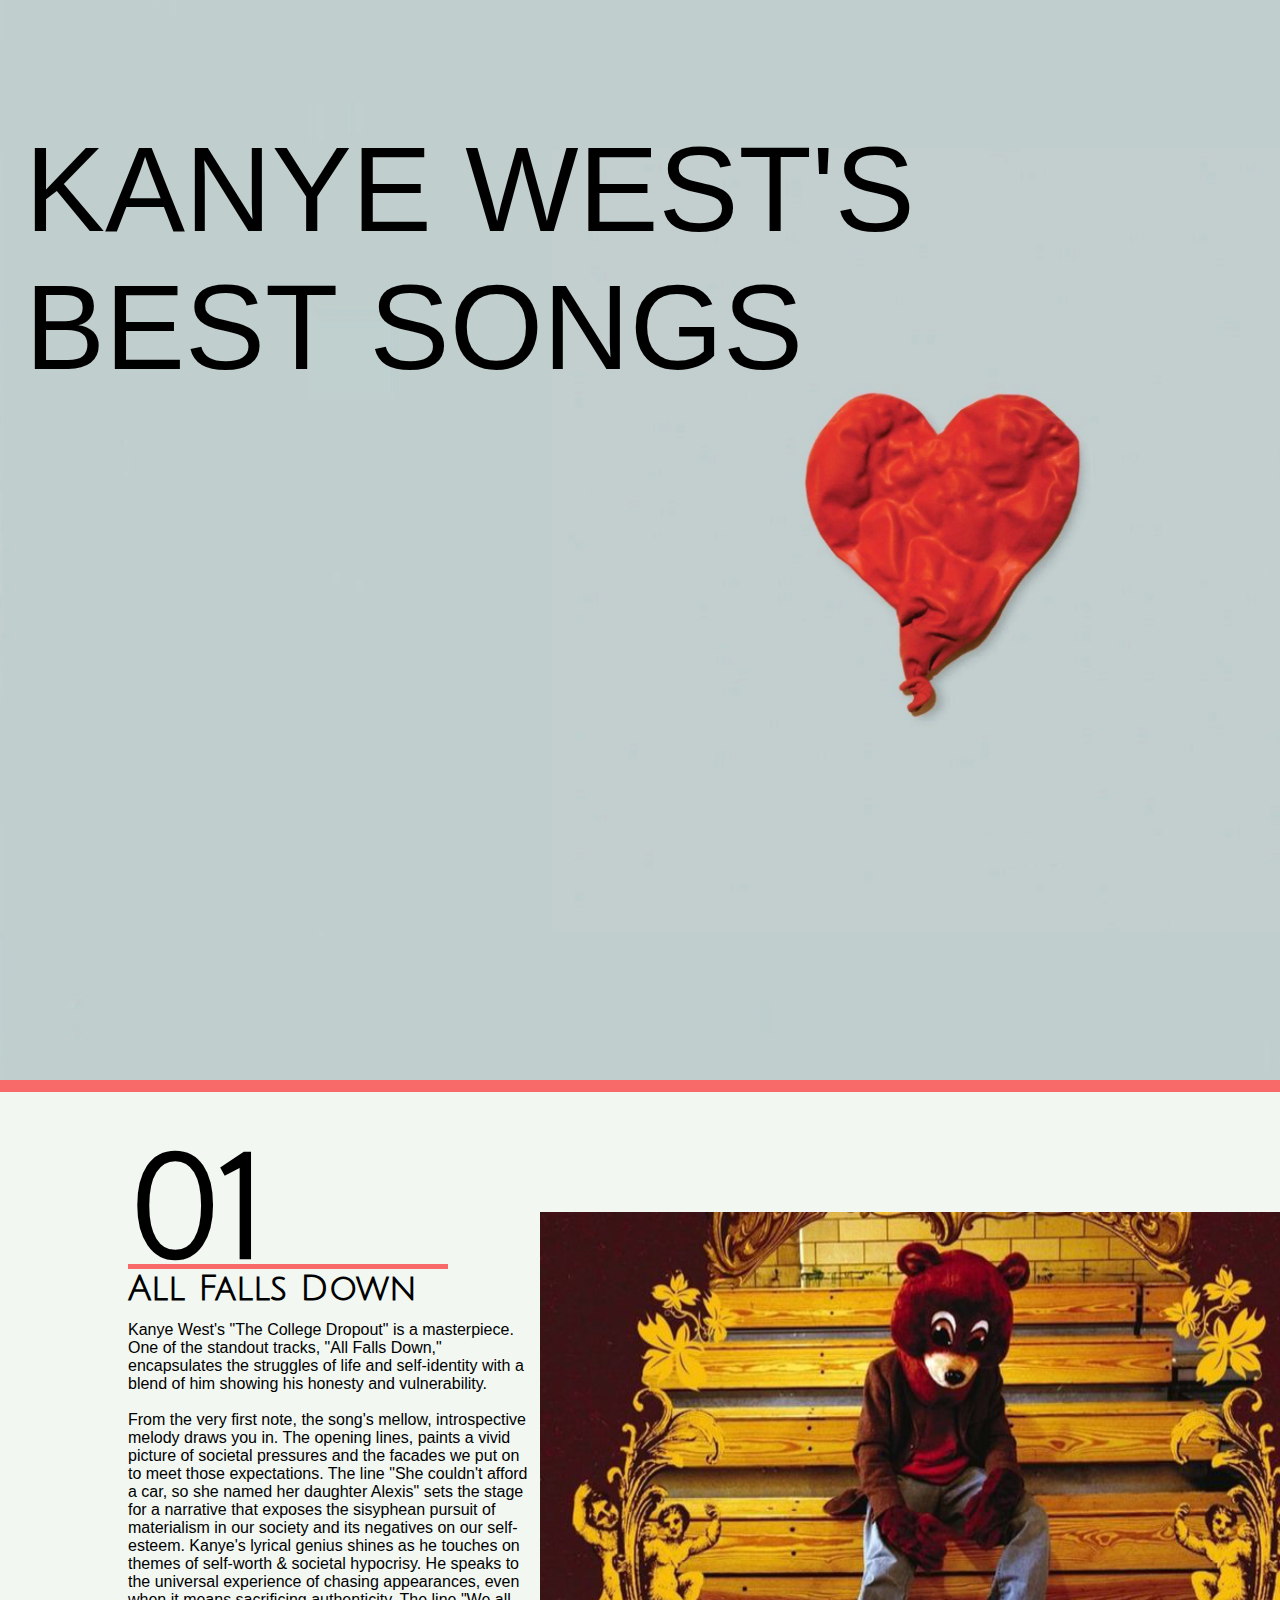
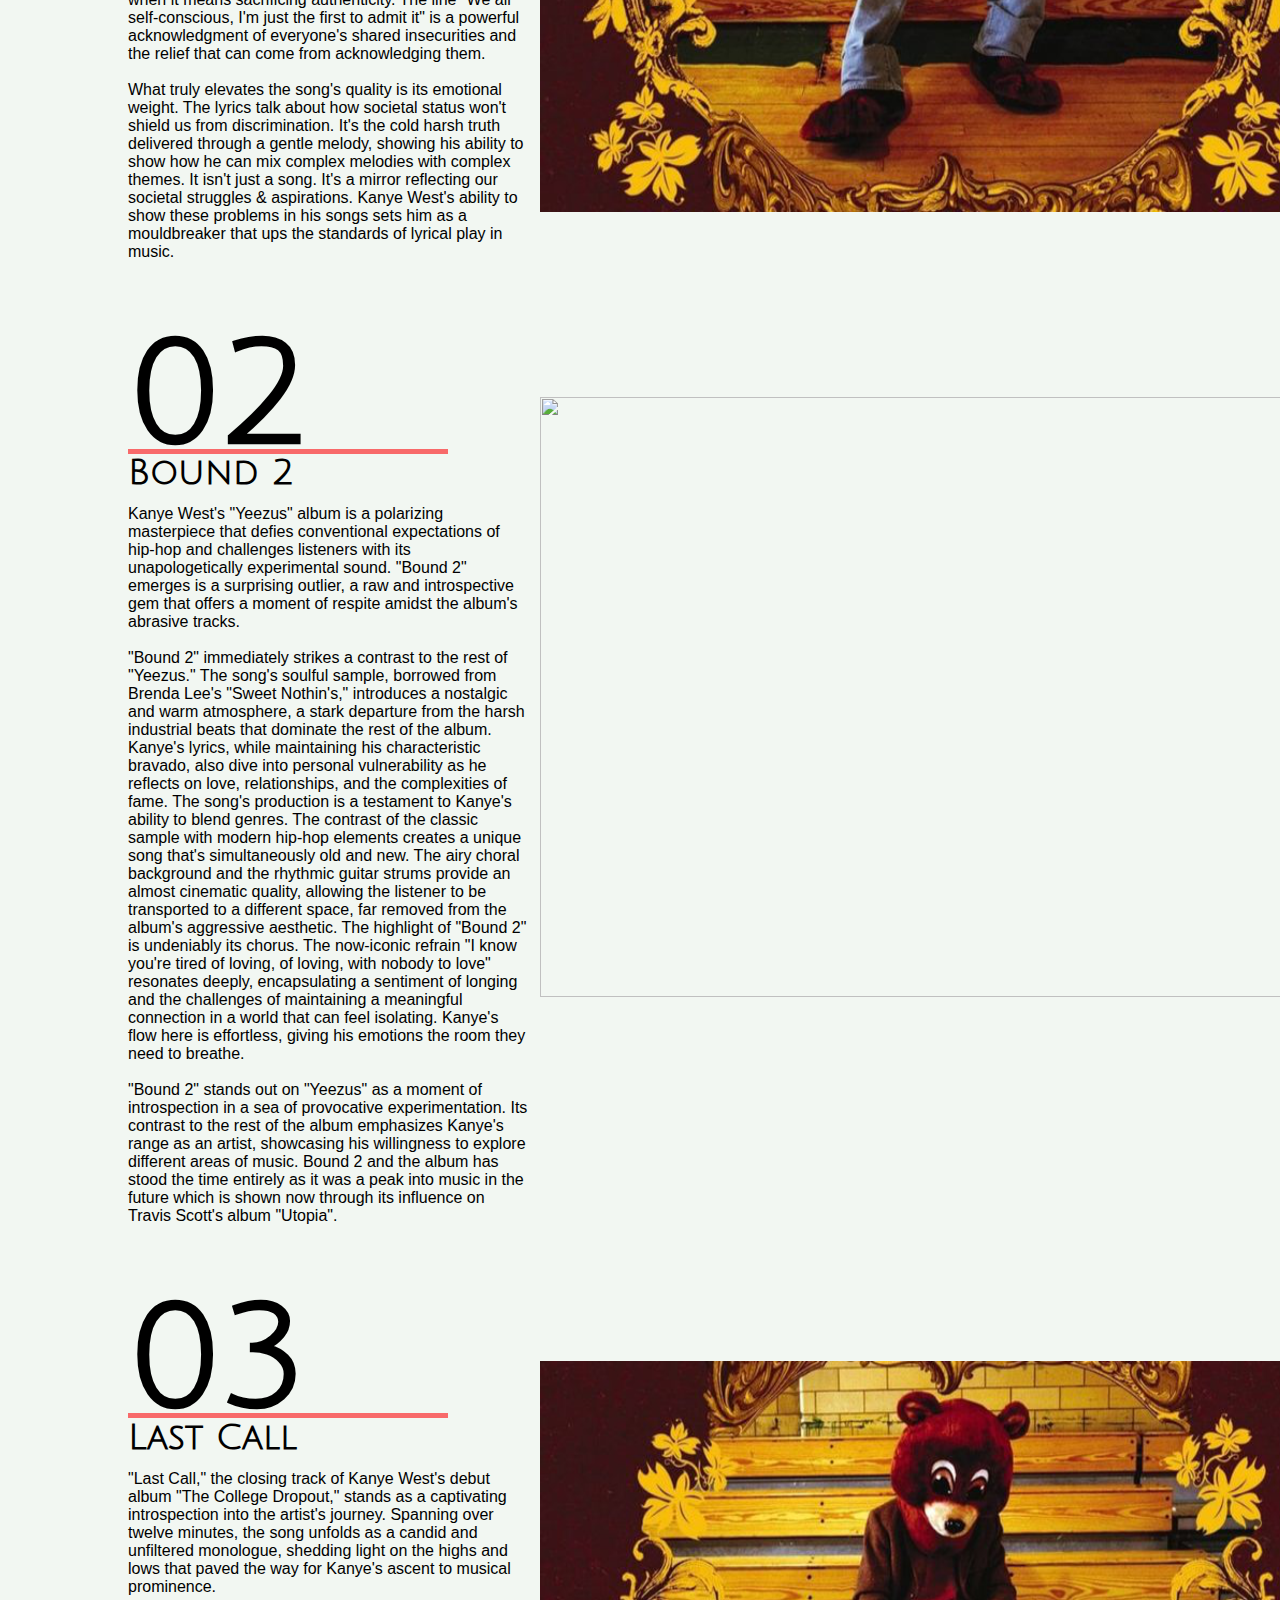
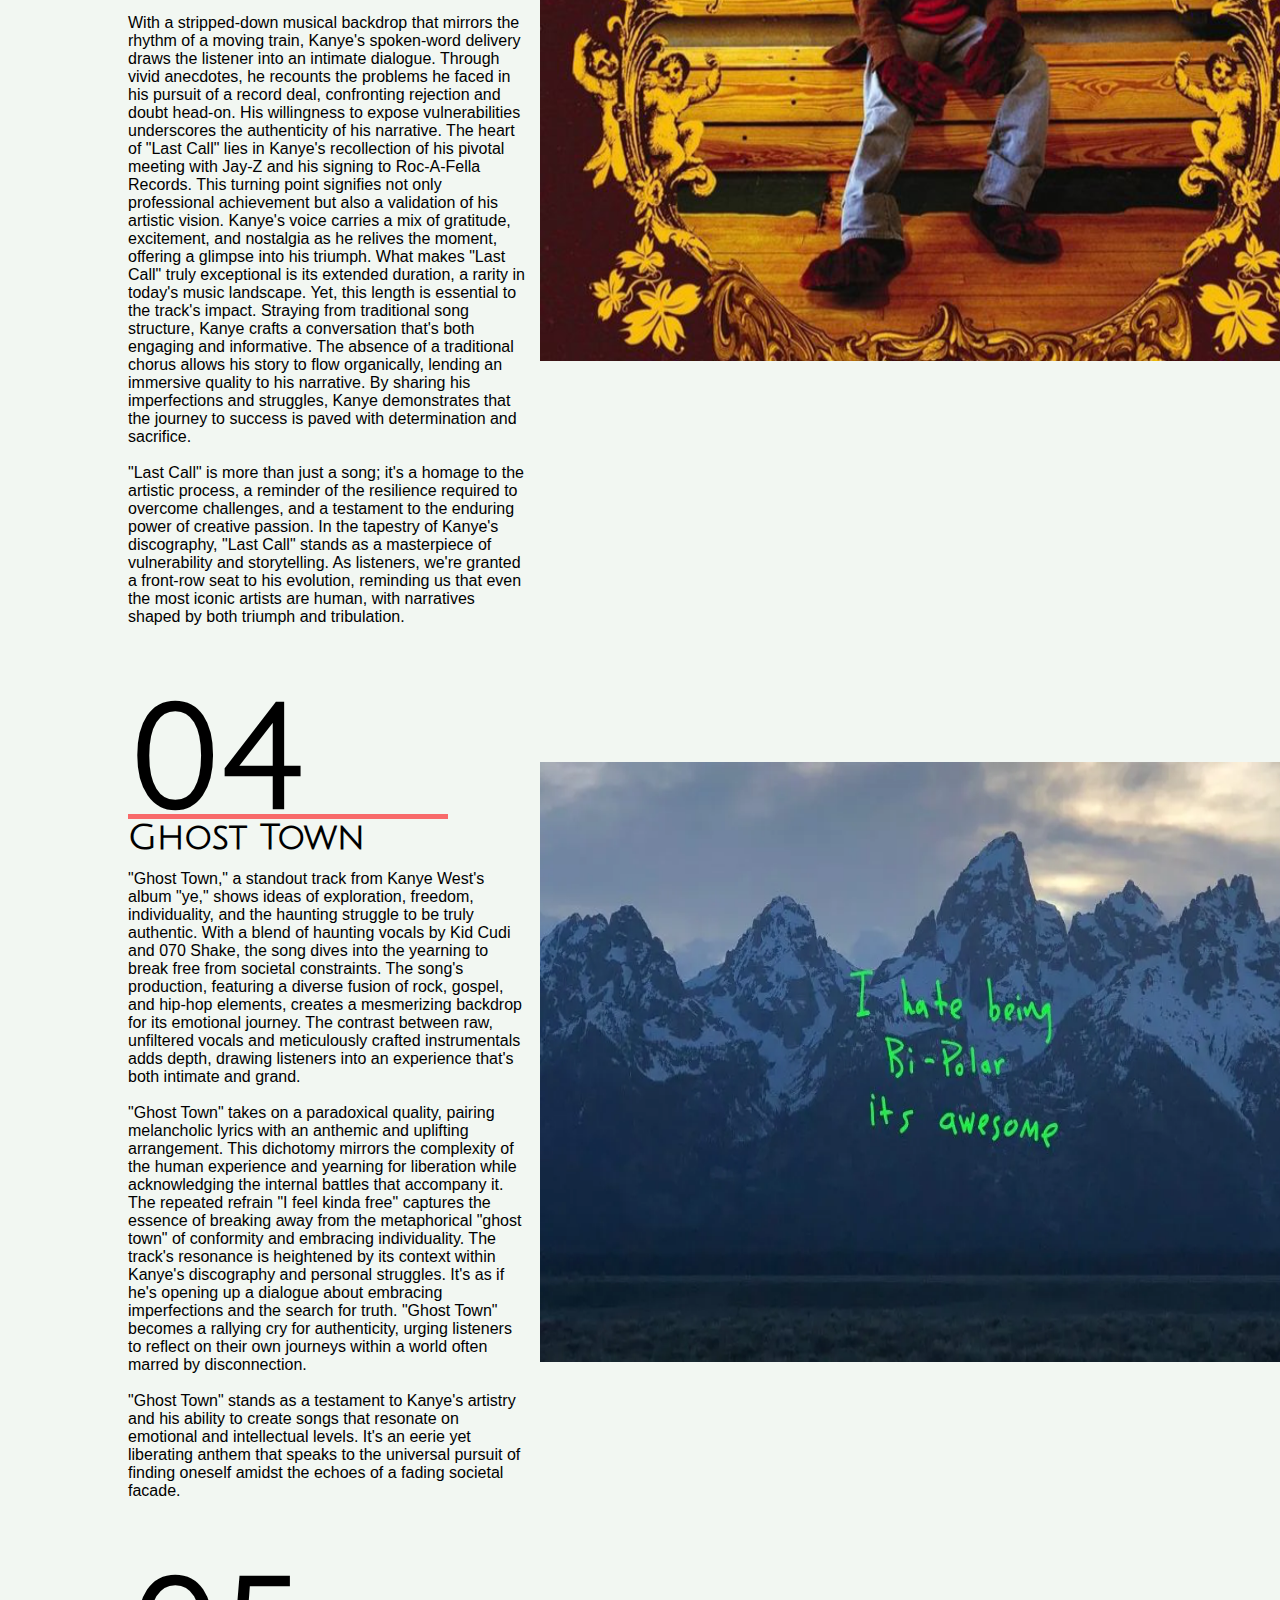
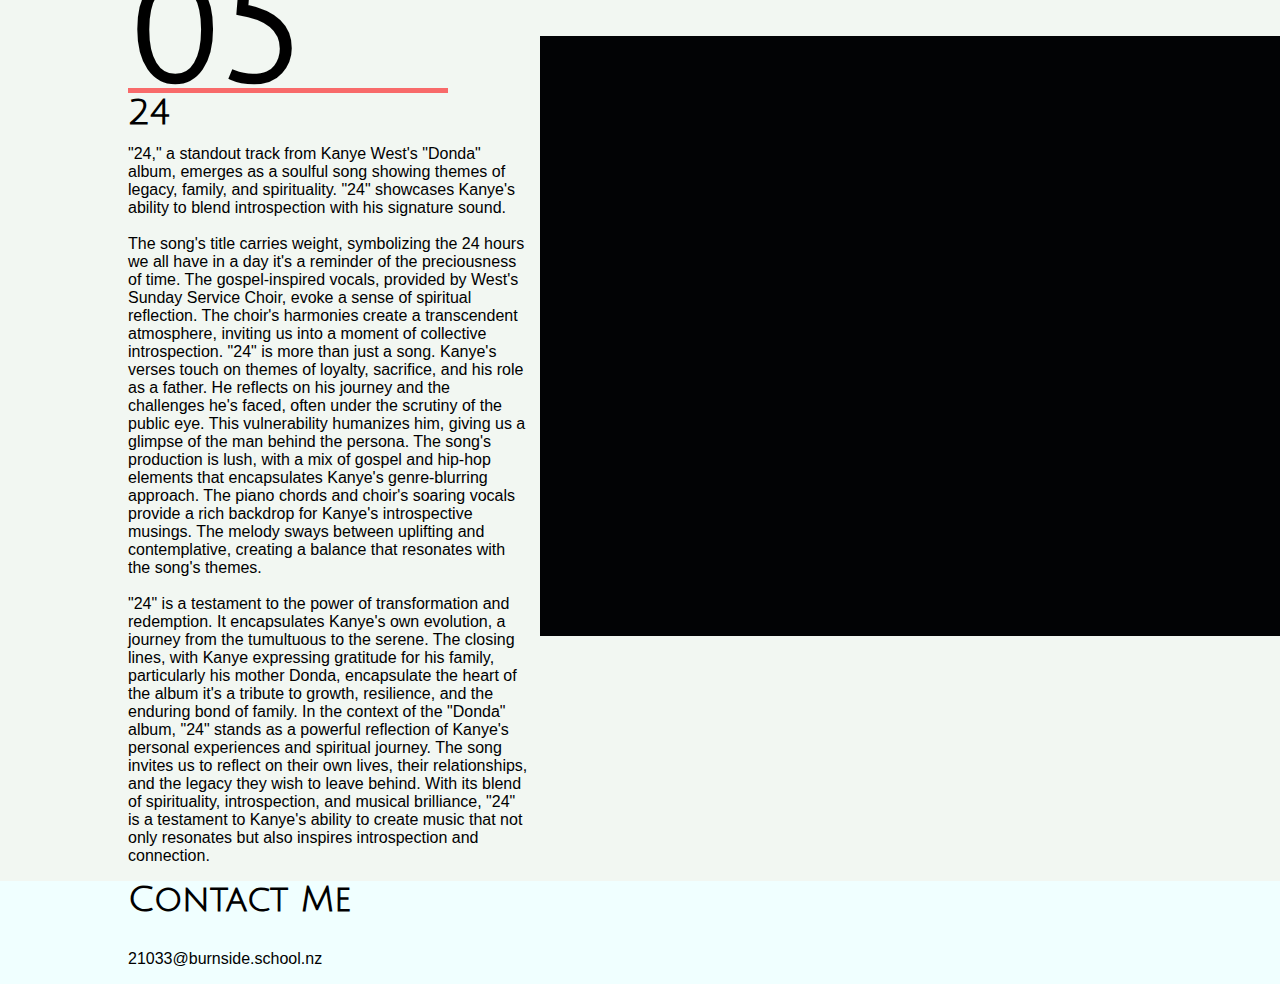
==== commit 9998c72b: "removed some footer info added comments" ====
--- a/index.html
+++ b/index.html
@@ -13,14 +13,14 @@
 
 <body>
     <div class="hero-grid">
-        <div class="border-image"></div>      
+        <div class="border-image"></div>
         <div class="hero-image"></div>
         <div class="hero-title">
             <p>KANYE WEST'S <br>BEST SONGS</p>
         </div>
 
 
-
+    <!-- review things start here -->
     </div>
     <div class="blend"></div>
     <div class="talk">
@@ -222,7 +222,7 @@
                         of legacy, family, and spirituality. "24" showcases Kanye's ability to blend introspection with
                         his signature sound.<br><br>
 
-                        The song's title itself carries weight, symbolizing the metaphorical 24 hours we all have in a
+                        The song's title carries weight, symbolizing the 24 hours we all have in a
                         day it's a reminder of the preciousness of time. The gospel-inspired vocals, provided by West's
                         Sunday Service Choir, evoke a sense of spiritual reflection. The choir's harmonies create a
                         transcendent atmosphere, inviting us into a moment of collective introspection.
@@ -253,6 +253,15 @@
             <div class="image"><img src="images/donda.png" width="825" height="600"></div>
         </div>
     </div>
+    <!-- footer -->
+    <div class="footer-grid">
+        <div class="footer-info-margin">
+            <h4>Contact Me</h4>
+            <br>
+            <p>21033@burnside.school.nz</p>
+        </div>
+
+    </div>
 
 </body>
 
--- a/style/bg.css
+++ b/style/bg.css
@@ -93,6 +93,13 @@
     margin-top: calc(.1em);
 }
 
+h4 {
+    font-size: 35px;
+    line-height: 2rem;
+    font-family: "Julius Sans One";
+    margin-top: calc(.1em);
+}
+
 .text-separator {
     height: 5px;
     width: 320px;
@@ -142,6 +149,7 @@
     top:350px;
     left:1000px;
 }
+/* styling for the title of each song title */
 .name-title {
     grid-area: 1 / 1 / 1 / 2;
     align-content: start;
@@ -153,7 +161,7 @@
     left:1100px;
     top: 210px;
 }
-
+/* styling for song review */
 .description {
     grid-area: 1 / 1 / 1 / 2;
     align-content: start;
@@ -161,15 +169,19 @@
     position: relative;
     font-size: 25px;
     font-family: "Julius Sans One";
-    left:1000px;
+    left:500px;
     top: 350px;
-    align-items: center;
 }
 
-.lefty{
-margin-left: auto;
+.footer-grid {
+    display: grid;
+    grid-template-columns: 1fr ;
+    background-color: azure;
+    z-index: -1;
 }
 
-.righty{
-margin-right: auto;
-}+.footer-info-margin {
+    width: 80%;
+    margin: auto;
+    bottom:100px;  
+}
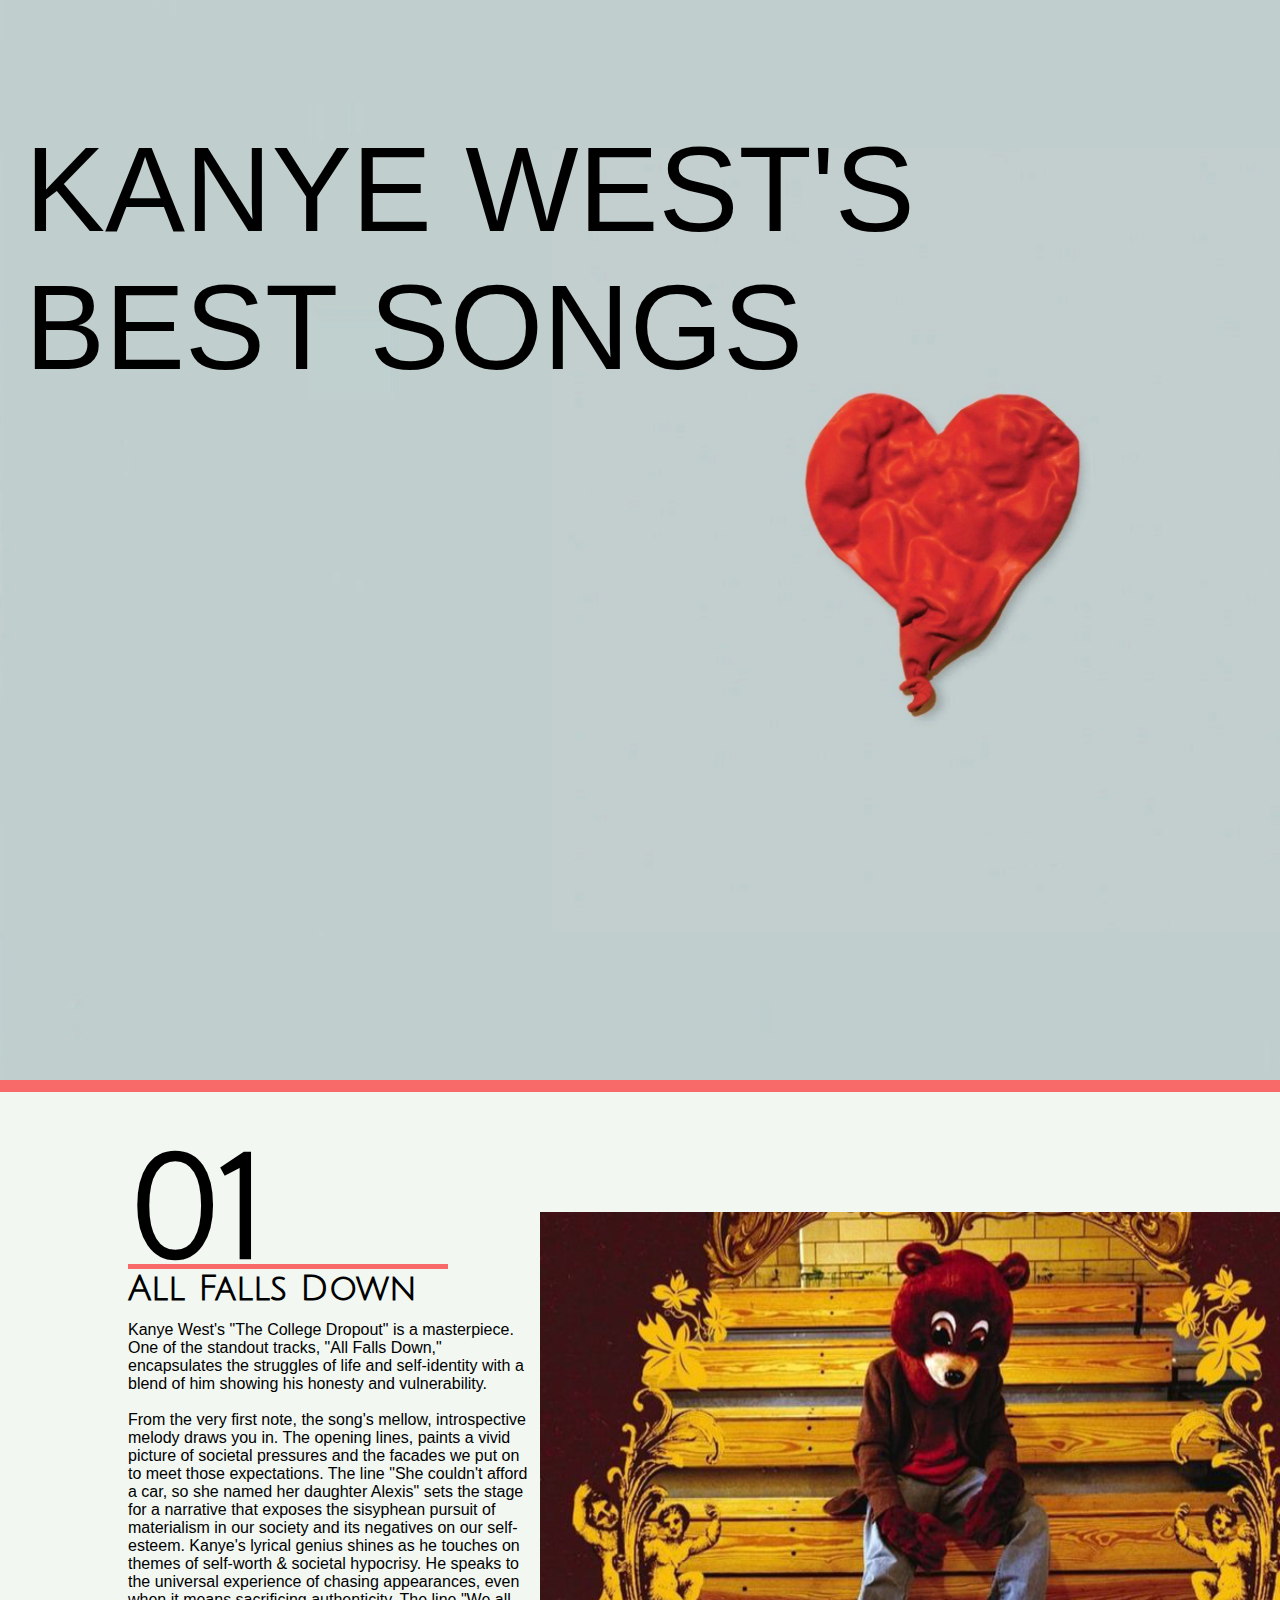
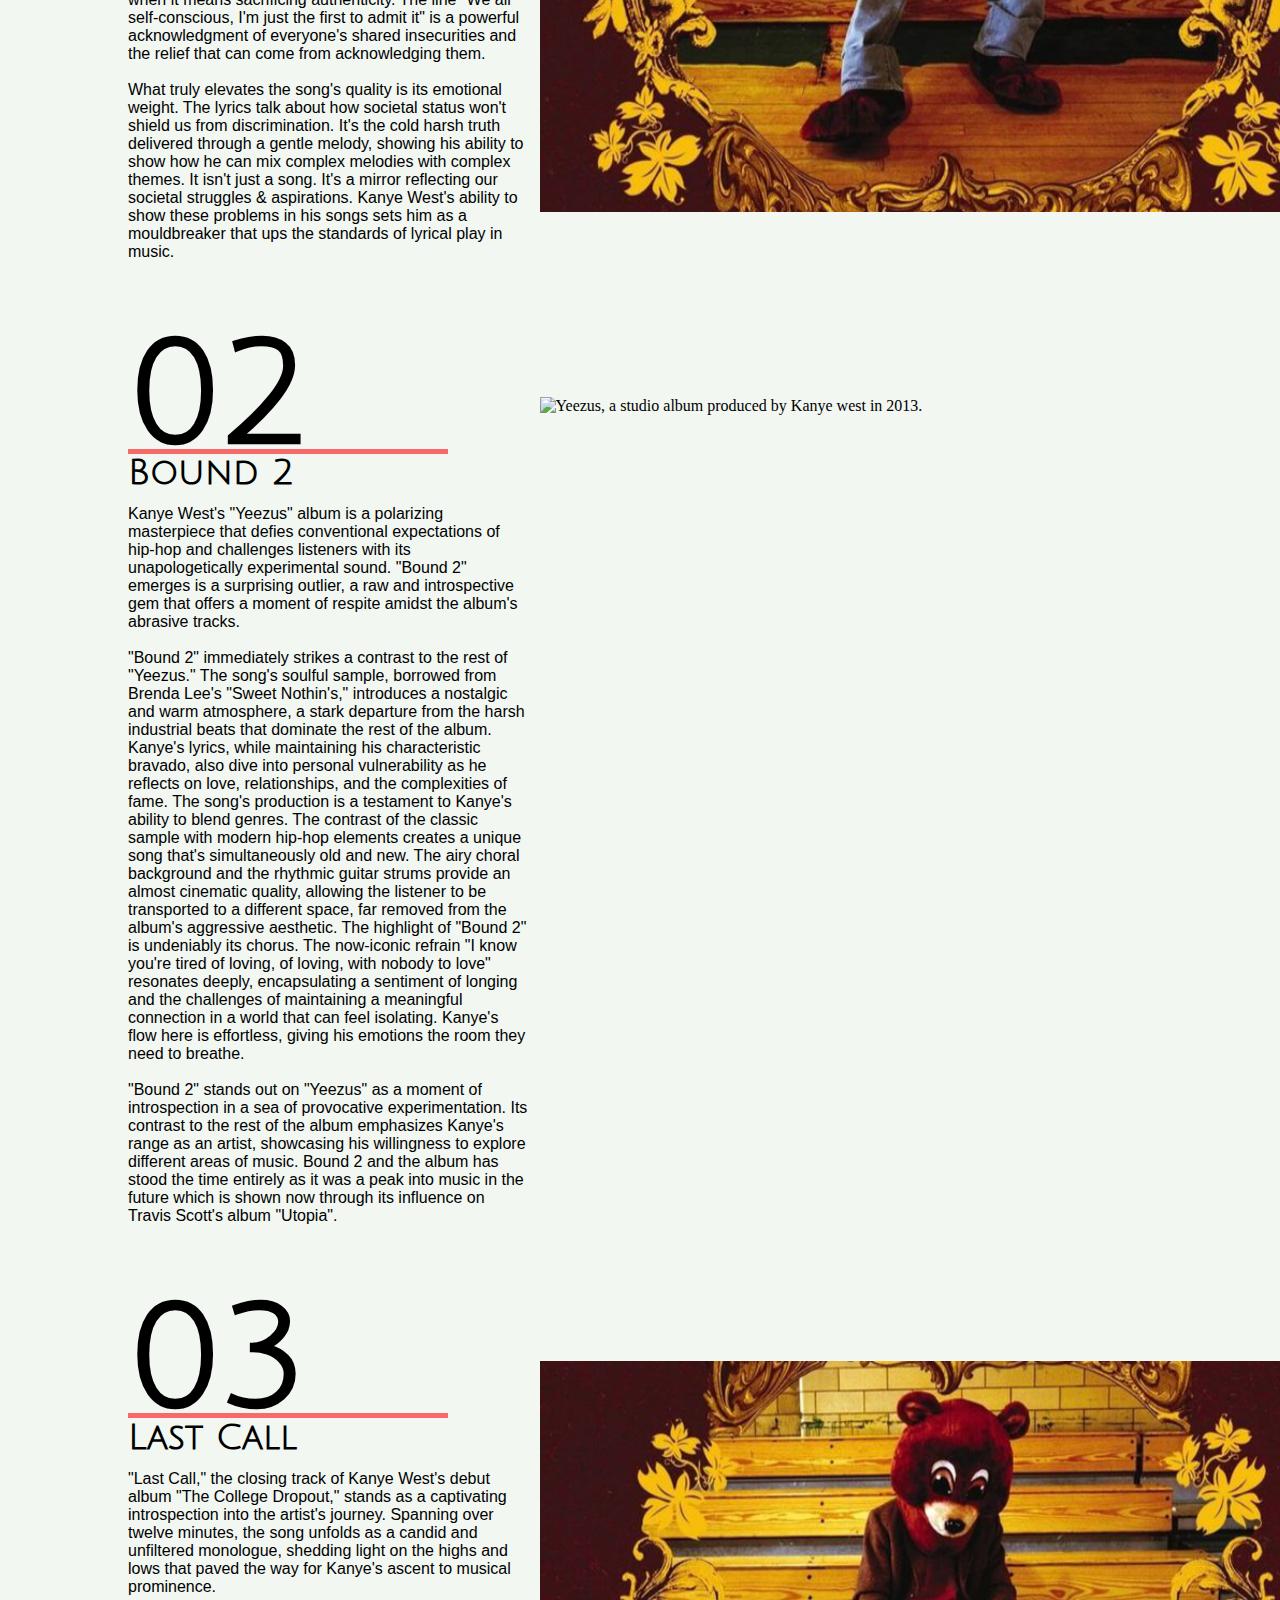
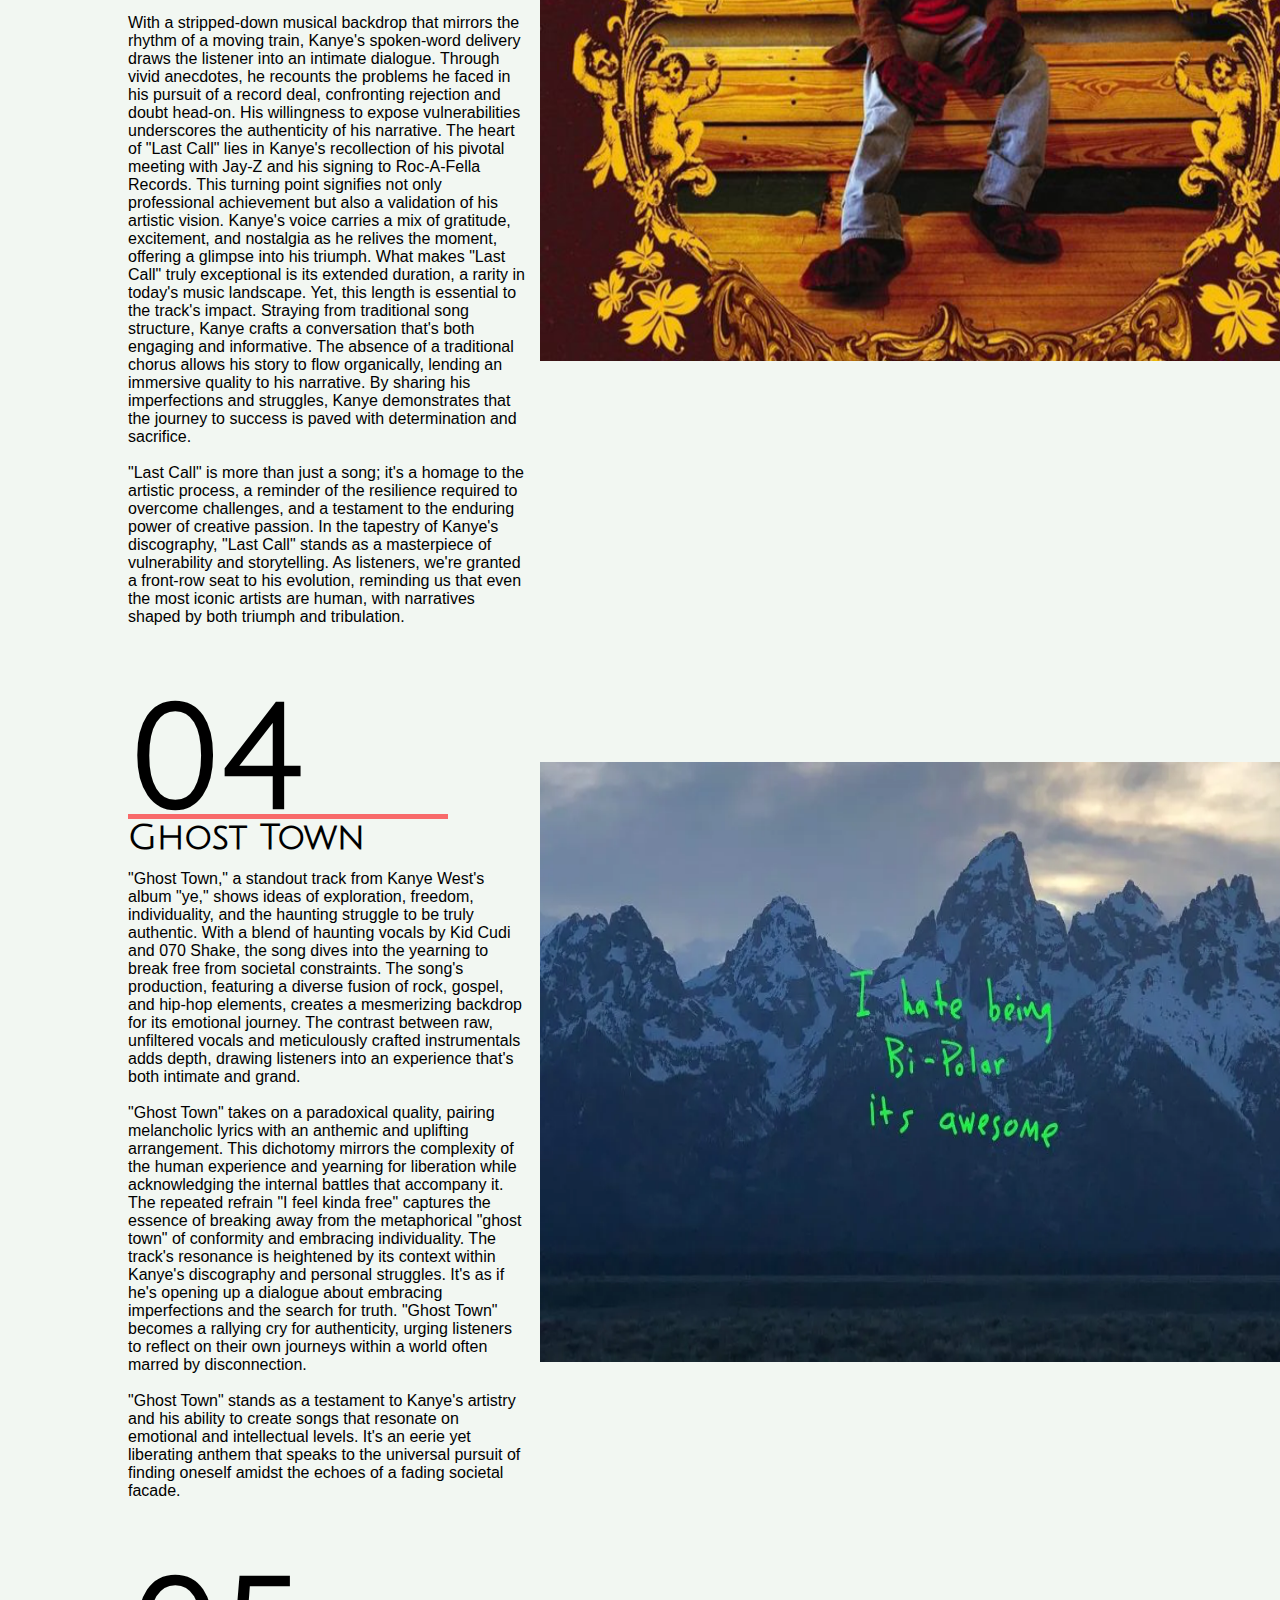
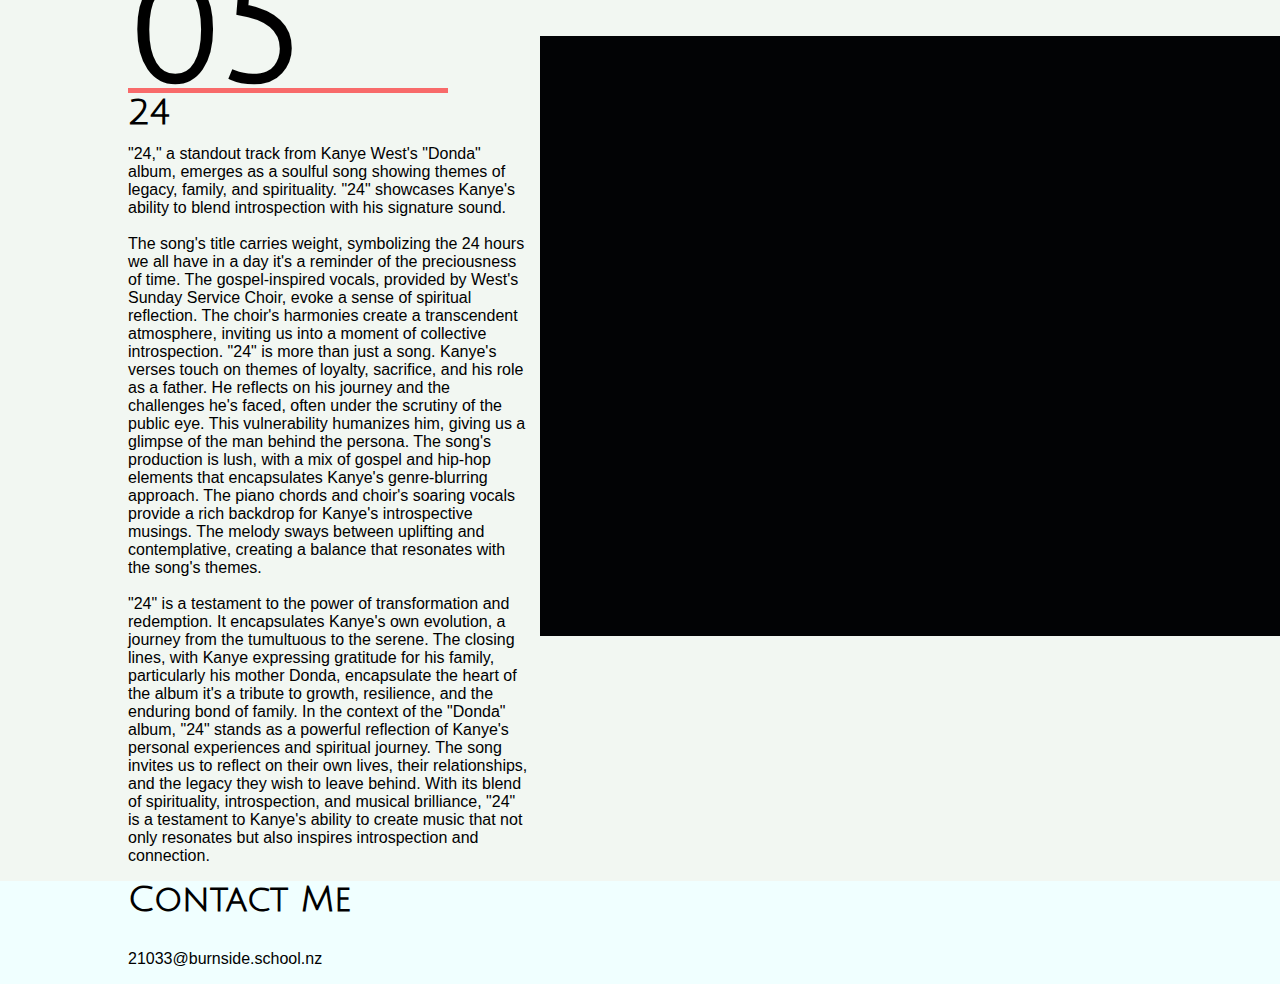
==== commit 07d67d67: "gave alt to images and renamed image of yeezus" ====
--- a/index.html
+++ b/index.html
@@ -63,7 +63,7 @@
             </div>
             <!-- image -->
             <div class="image"><img src="images/the-college-dropout-kanye-west-medium-standard.png" width="825"
-                    height="600"></div>
+                    height="600" alt="The College Dropout, a studio album produced by Kanye West in 2004."></div>
         </div>
     </div>
     <div class="talk">
@@ -109,7 +109,7 @@
                 </div>
             </div>
             <!-- image -->
-            <div class="image"><img src="images/capture.png" width="825" height="600"></div>
+            <div class="image"><img src="images/albumyeezus.png" width="825" height="600" alt="Yeezus, a studio album produced by Kanye west in 2013."></div>
         </div>
     </div>
     <div class="talk">
@@ -161,7 +161,7 @@
             </div>
             <!-- image -->
             <div class="image"><img src="images/the-college-dropout-kanye-west-medium-standard.png" width="825"
-                    height="600"></div>
+                    height="600" alt="The College Dropout, a studio album produced by Kanye west in 2004."></div>
         </div>
     </div>
     <div class="talk">
@@ -203,7 +203,7 @@
                 </div>
             </div>
             <!-- image -->
-            <div class="image"><img src="images/yealbum.png" width="825" height="600"></div>
+            <div class="image"><img src="images/yealbum.png" width="825" height="600" alt="Ye, a studio album produced by Kanye west in 2018."></div>
         </div>
     </div>
     <div class="talk">
@@ -250,7 +250,7 @@
                 </div>
             </div>
             <!-- image -->
-            <div class="image"><img src="images/donda.png" width="825" height="600"></div>
+            <div class="image"><img src="images/donda.png" width="825" height="600" alt="Donda, a studio album produced by Kanye west in 2021."></div>
         </div>
     </div>
     <!-- footer -->
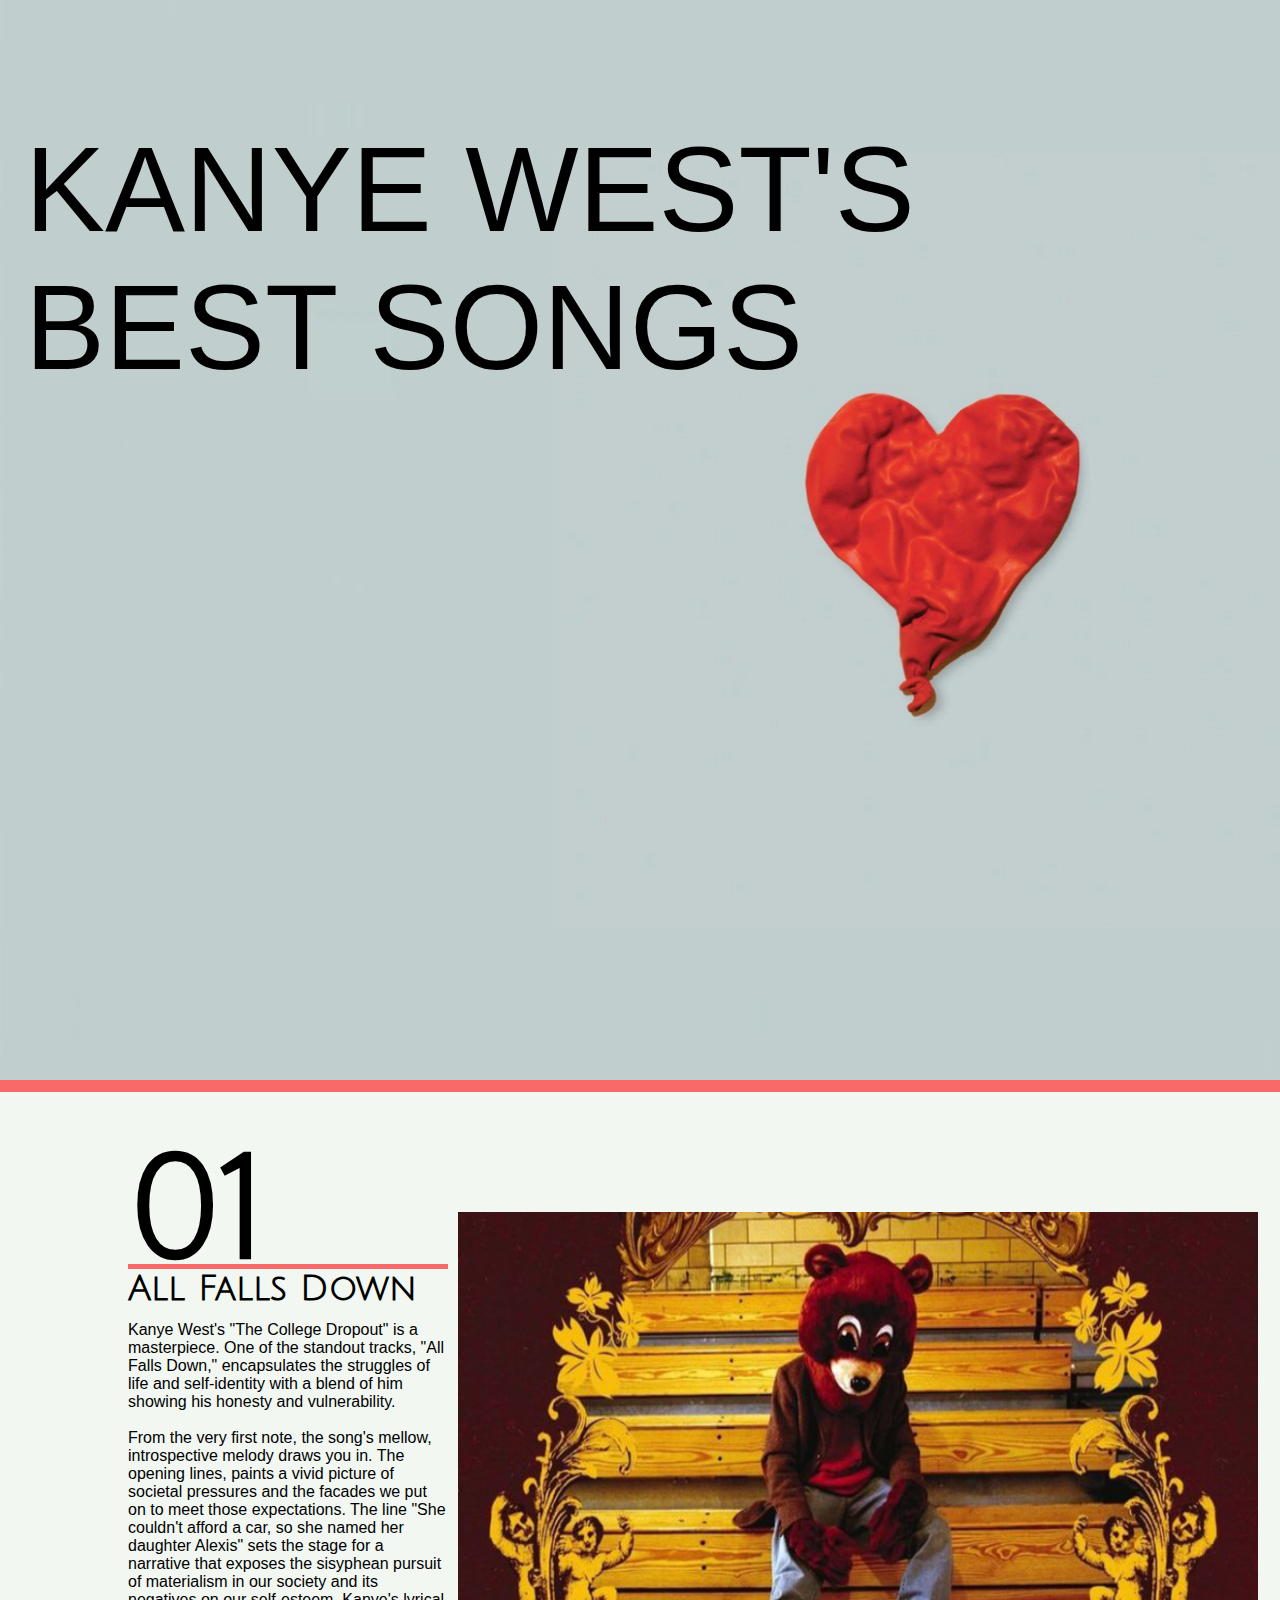
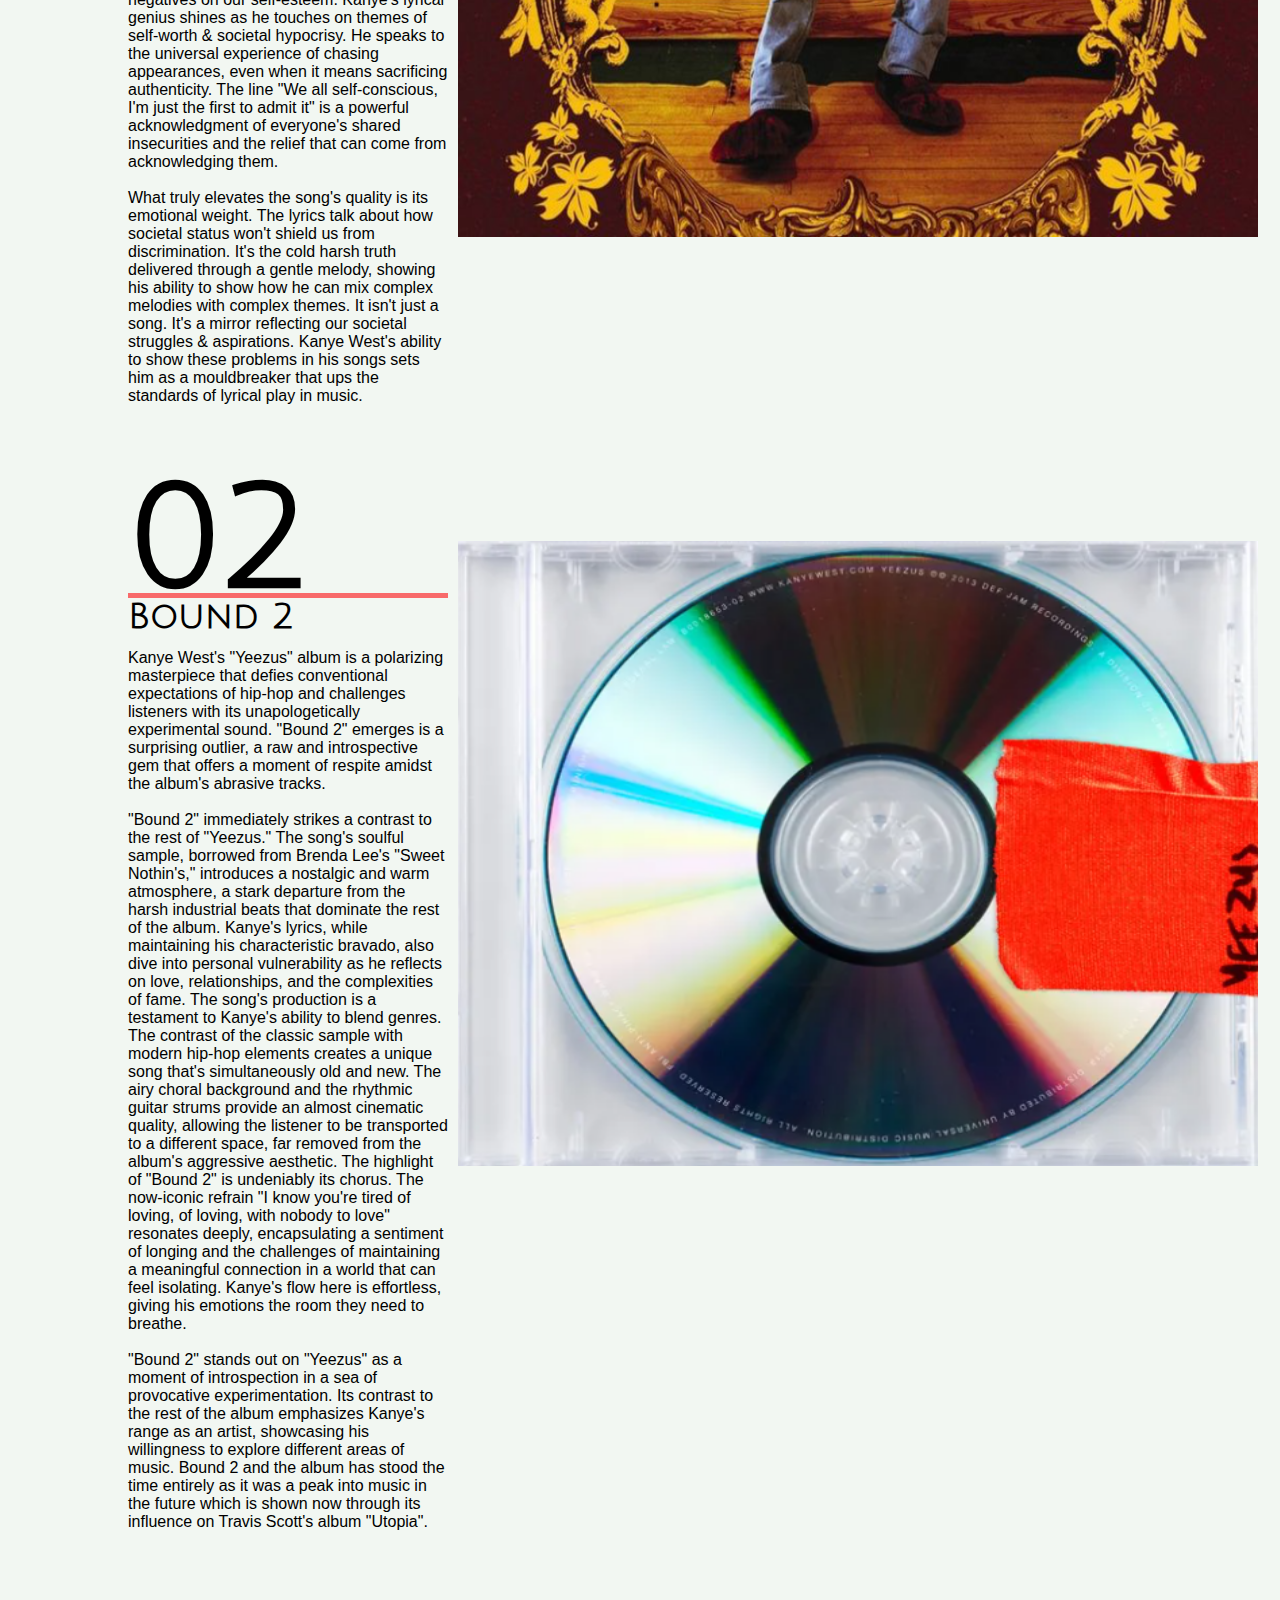
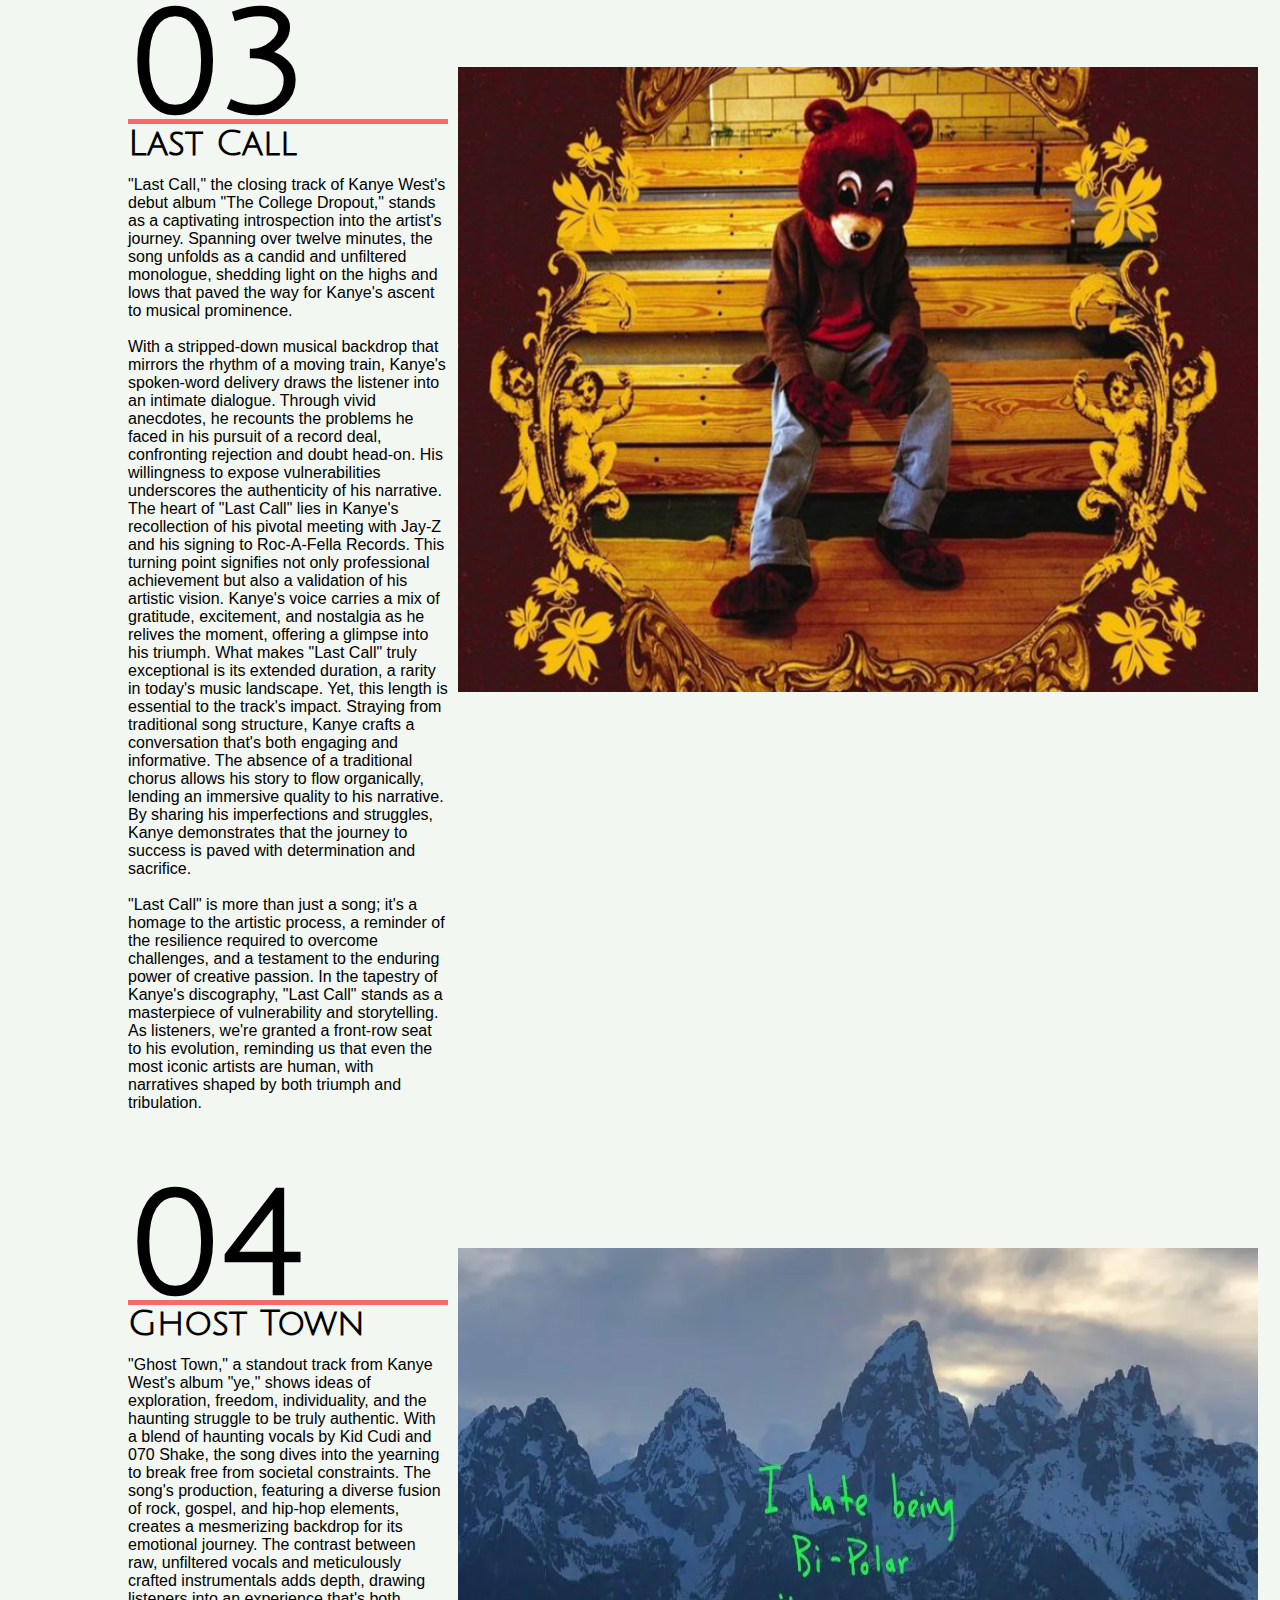
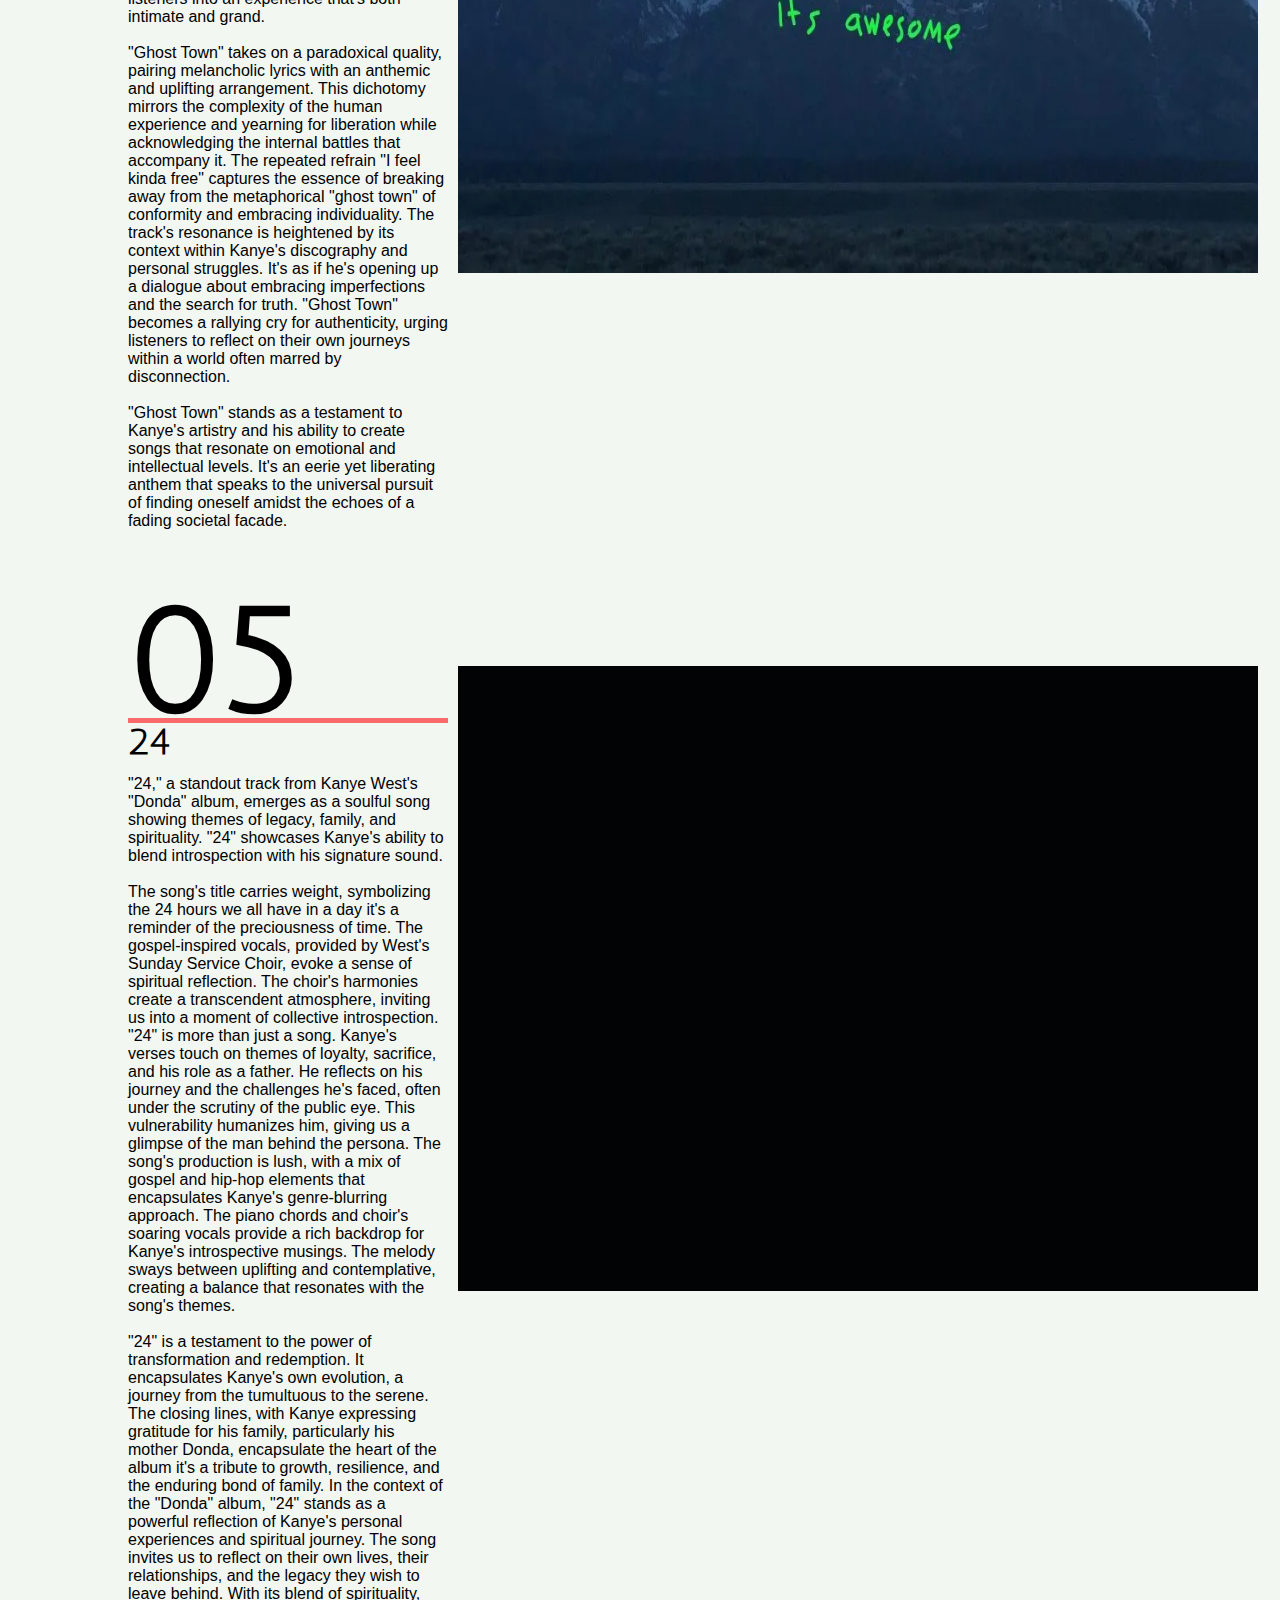
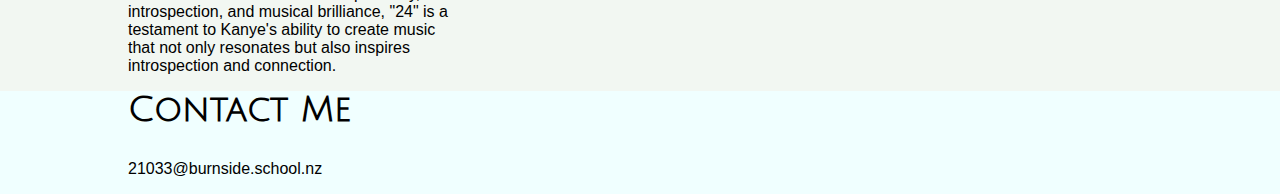
==== commit d77f0fc5: "fixedimagesproblem" ====
--- a/index.html
+++ b/index.html
@@ -6,7 +6,6 @@
     <meta charset="UTF-8">
     <meta http-equiv="X-UA-Compatible" content="IE=edge">
     <meta name="viewport" content="width=device-width, initial-scale=1.0">
-    <link href="https://fonts.googleapis.com/css?family=Julius+Sans+One:regular" rel="stylesheet" />
     <title>Document</title>
     <link rel="stylesheet" href="style/bg.css">
 </head>
@@ -25,7 +24,7 @@
     <div class="blend"></div>
     <div class="talk">
         <div class="talk-grid">
-            <!-- first song number and title-->
+            <!--  song number and title-->
             <div>
                 <h2>01</h2>
                 <div class="text-separator"></div>
@@ -62,13 +61,12 @@
                 </div>
             </div>
             <!-- image -->
-            <div class="image"><img src="images/the-college-dropout-kanye-west-medium-standard.png" width="825"
-                    height="600" alt="The College Dropout, a studio album produced by Kanye West in 2004."></div>
-        </div>
-    </div>
-    <div class="talk">
-        <div class="talk-grid">
-            <!-- first song number and title-->
+            <div class="image"><img src="images/the-college-dropout-kanye-west-medium-standard.png"  alt="The College Dropout, a studio album produced by Kanye West in 2004."></div>
+        </div>
+    </div>
+    <div class="talk">
+        <div class="talk-grid">
+            <!--  song number and title-->
             <div>
                 <h2>02</h2>
                 <div class="text-separator"></div>
@@ -109,12 +107,12 @@
                 </div>
             </div>
             <!-- image -->
-            <div class="image"><img src="images/albumyeezus.png" width="825" height="600" alt="Yeezus, a studio album produced by Kanye west in 2013."></div>
-        </div>
-    </div>
-    <div class="talk">
-        <div class="talk-grid">
-            <!-- first song number and title-->
+            <div class="image"><img src="images/albumyeezus.PNG" alt="Yeezus, a studio album produced by Kanye west in 2013."></div>
+        </div>
+    </div>
+    <div class="talk">
+        <div class="talk-grid">
+            <!-- song number and title-->
             <div>
                 <h2>03</h2>
                 <div class="text-separator"></div>
@@ -160,13 +158,12 @@
                 </div>
             </div>
             <!-- image -->
-            <div class="image"><img src="images/the-college-dropout-kanye-west-medium-standard.png" width="825"
-                    height="600" alt="The College Dropout, a studio album produced by Kanye west in 2004."></div>
-        </div>
-    </div>
-    <div class="talk">
-        <div class="talk-grid">
-            <!-- first song number and title-->
+            <div class="image"><img src="images/the-college-dropout-kanye-west-medium-standard.png"  alt="The College Dropout, a studio album produced by Kanye west in 2004."></div>
+        </div>
+    </div>
+    <div class="talk">
+        <div class="talk-grid">
+            <!-- song number and title-->
             <div>
                 <h2>04</h2>
                 <div class="text-separator"></div>
@@ -203,12 +200,12 @@
                 </div>
             </div>
             <!-- image -->
-            <div class="image"><img src="images/yealbum.png" width="825" height="600" alt="Ye, a studio album produced by Kanye west in 2018."></div>
-        </div>
-    </div>
-    <div class="talk">
-        <div class="talk-grid">
-            <!-- first song number and title-->
+            <div class="image"><img src="images/yealbum.png" alt="Ye, a studio album produced by Kanye west in 2018."></div>
+        </div>
+    </div>
+    <div class="talk">
+        <div class="talk-grid">
+            <!--  song number and title-->
             <div>
                 <h2>05</h2>
                 <div class="text-separator"></div>
@@ -250,7 +247,7 @@
                 </div>
             </div>
             <!-- image -->
-            <div class="image"><img src="images/donda.png" width="825" height="600" alt="Donda, a studio album produced by Kanye west in 2021."></div>
+            <div class="image"><img src="images/donda.png"  alt="Donda, a studio album produced by Kanye west in 2021."></div>
         </div>
     </div>
     <!-- footer -->
--- a/style/bg.css
+++ b/style/bg.css
@@ -1,4 +1,8 @@
 @import url(https://fonts.googleapis.com/css?family=Julius+Sans+One:regular);
+img {
+    width:100%;
+    height:100%;
+}
 
 * {
     margin: 0
@@ -128,9 +132,10 @@
 
 
 .image {
-    grid-column: 2 / span 2;
-    height: 100%;
-    width: 100%;
+    grid-column: 2 / 2;
+    width: 800px;
+    height: 625px; 
+    object-fit: fill;
     position: relative;
     margin-top: -1.5em;
     background-repeat: no-repeat; 
